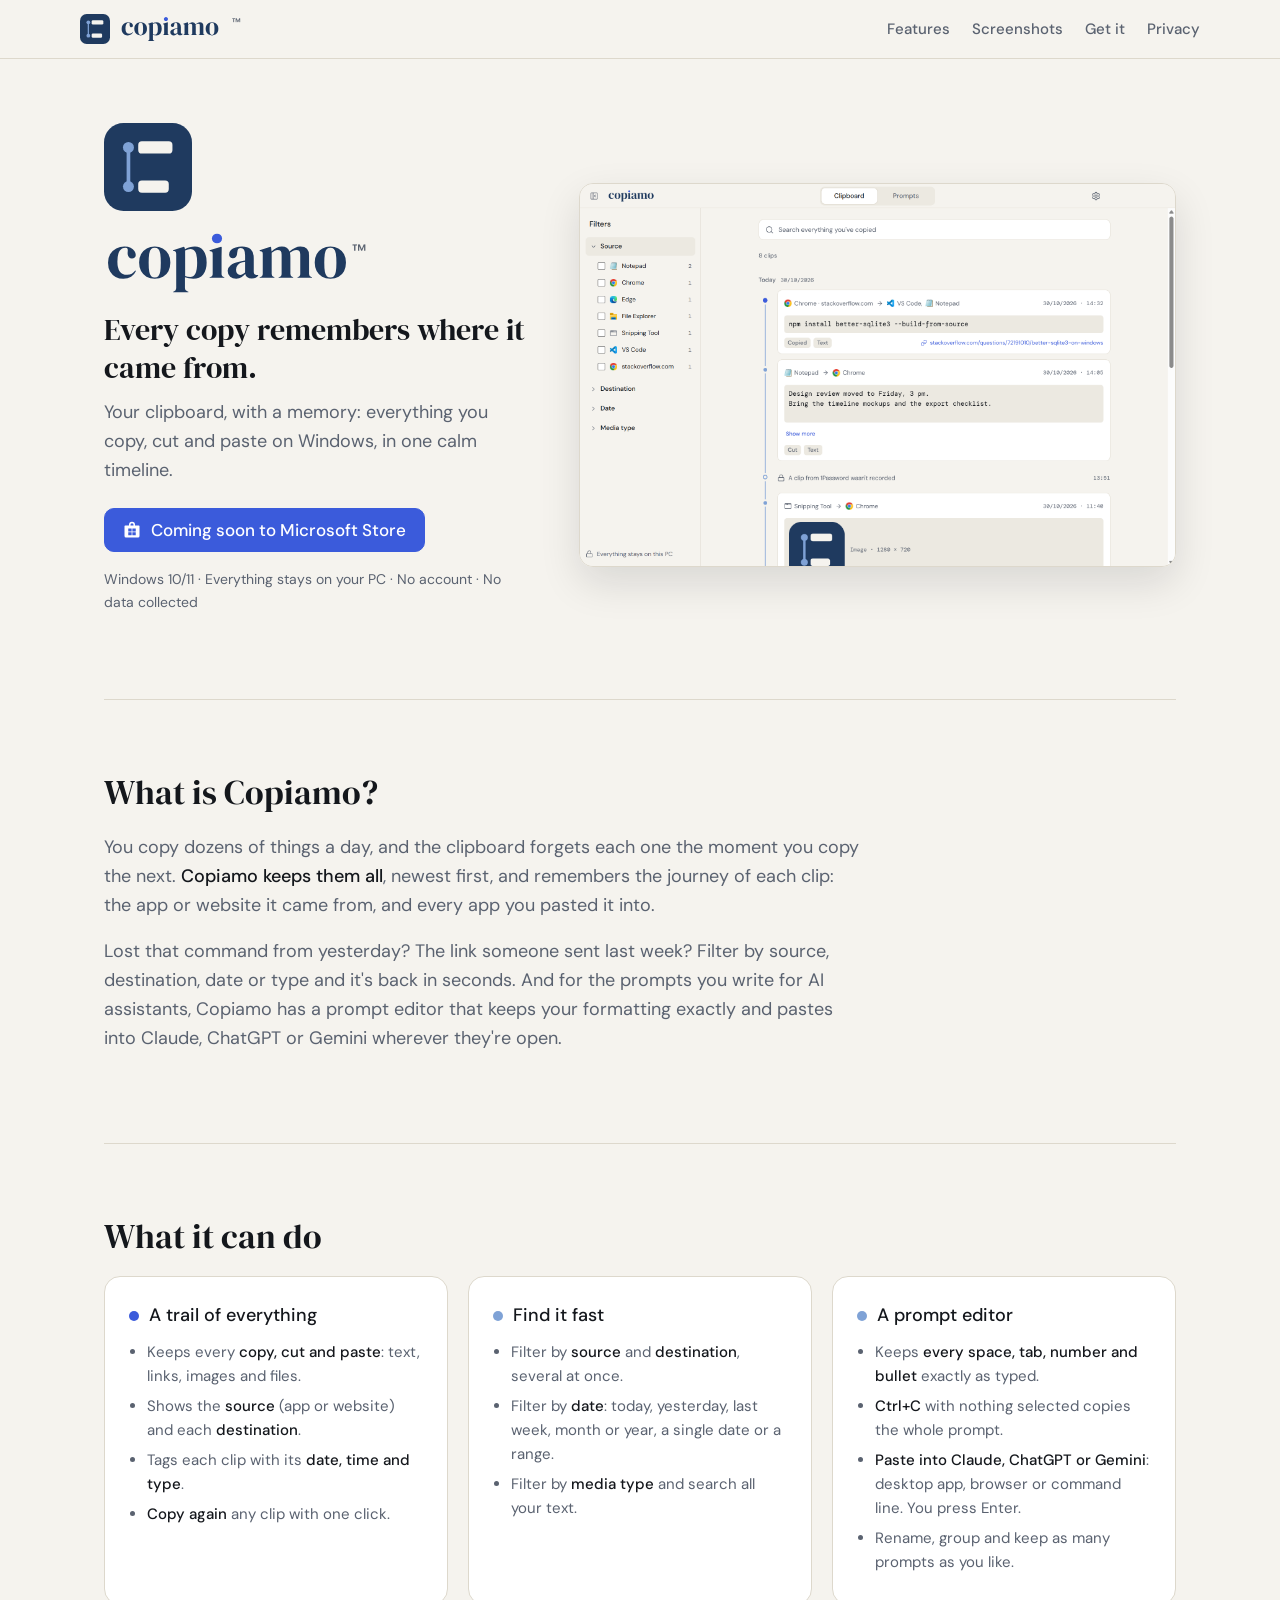
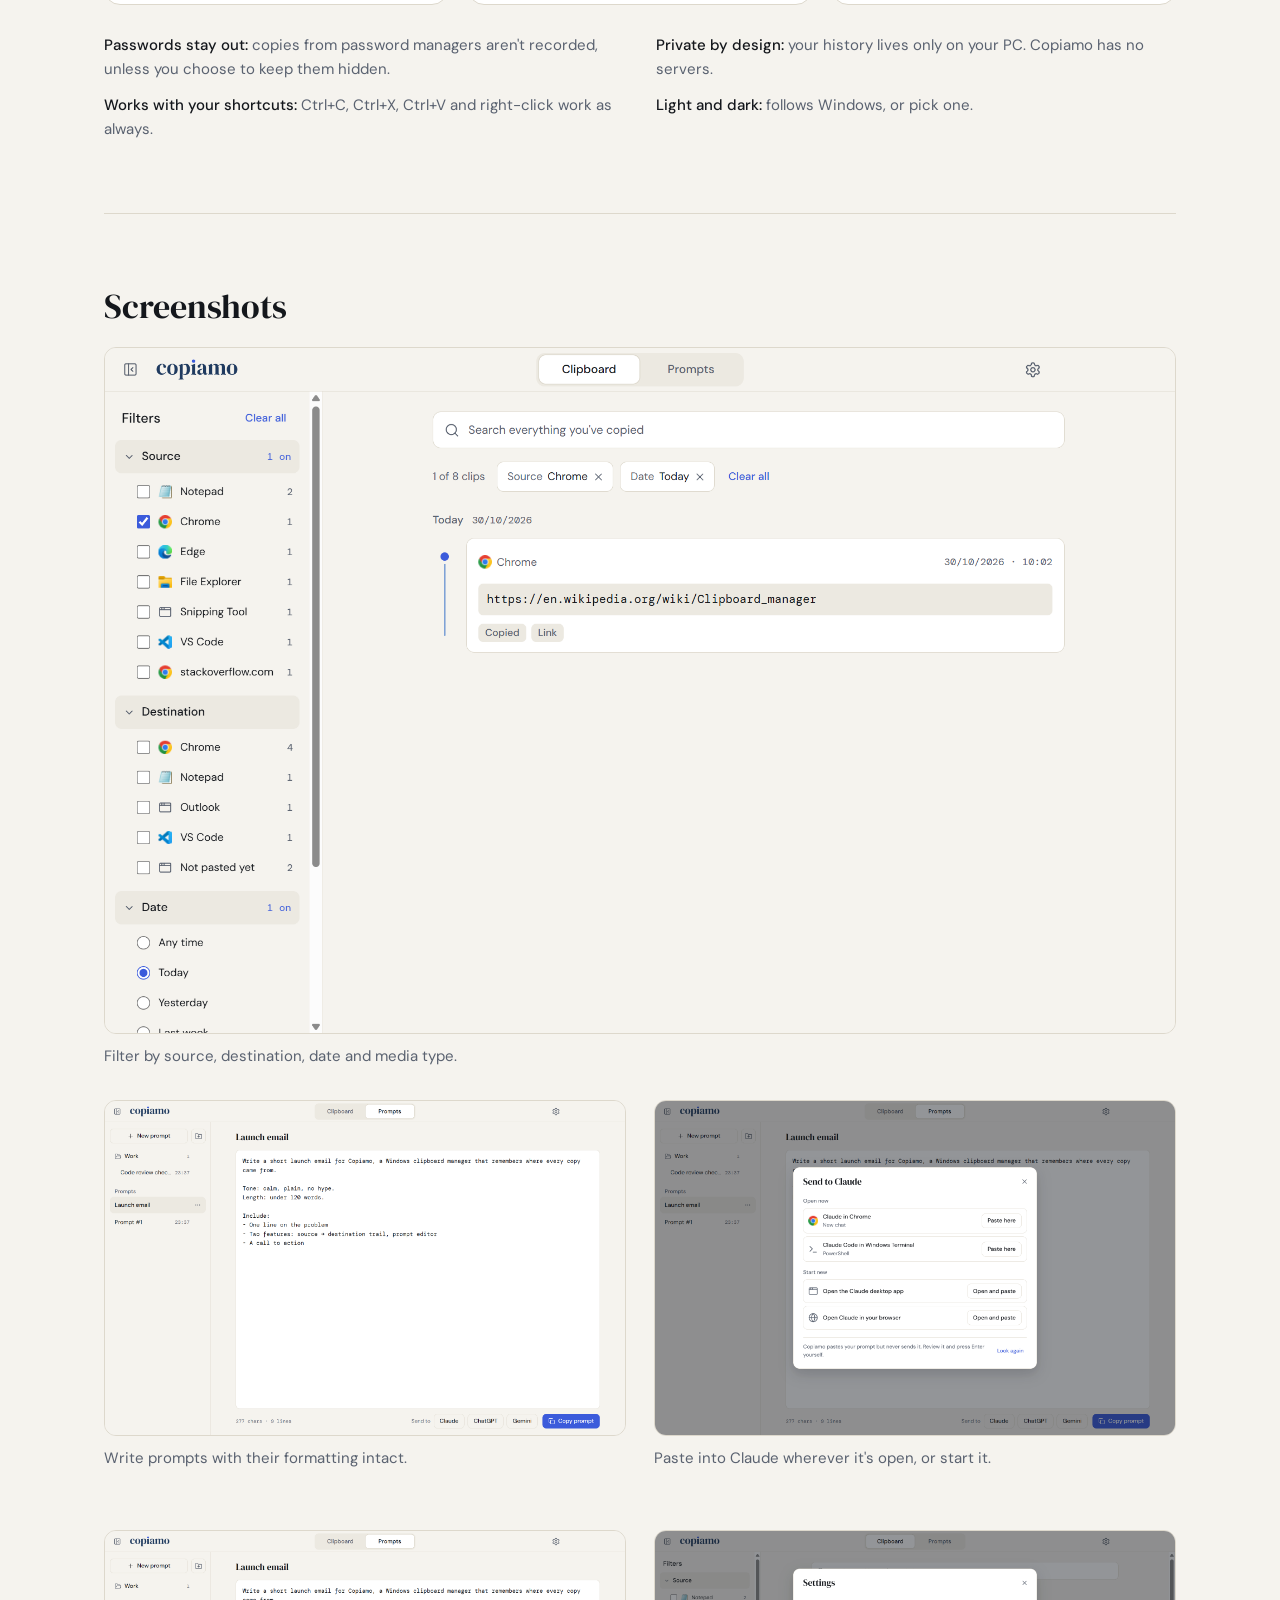
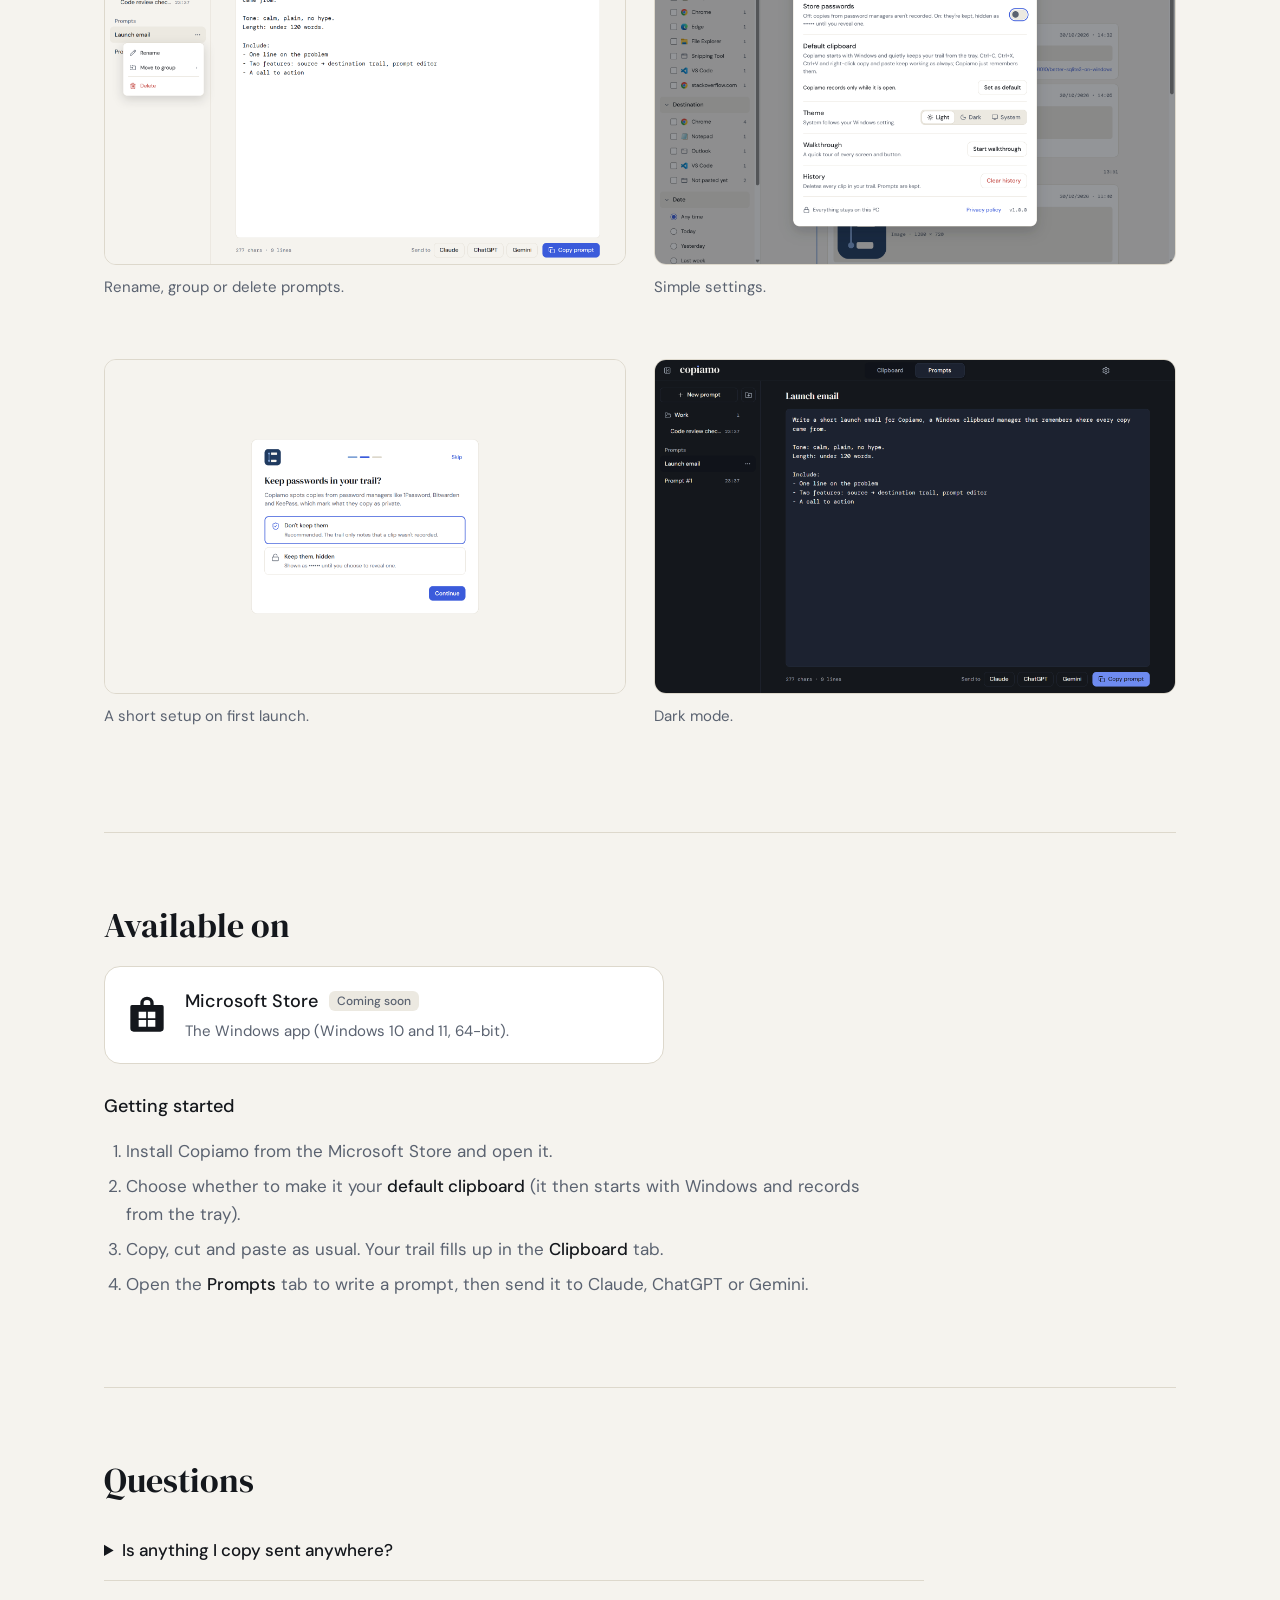
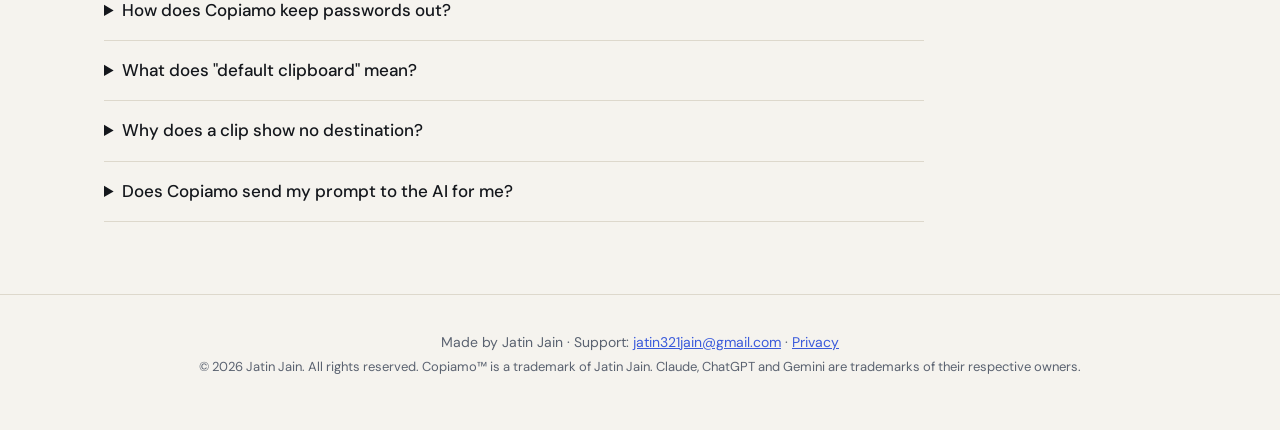
==== index.html @ db79dac3 "Copiamo website: landing page, screenshots and privacy policy Co-Authored-By: Claude Opus 5.5 <norep" ====
<!doctype html>
<html lang="en">
  <head>
    <meta charset="UTF-8" />
    <meta name="viewport" content="width=device-width, initial-scale=1" />
    <title>Copiamo™ · Your clipboard, with a memory</title>
    <meta name="description" content="Copiamo keeps everything you copy, cut and paste on Windows, with where it came from and where it went. Filter by app, website, date and type, and write prompts you can paste straight into Claude, ChatGPT or Gemini." />
    <link rel="icon" href="assets/favicon.ico" sizes="any" />
    <link rel="icon" type="image/svg+xml" href="assets/favicon.svg" />
    <link rel="apple-touch-icon" href="assets/apple-touch-icon.png" />
    <meta property="og:title" content="Copiamo™ · Your clipboard, with a memory" />
    <meta property="og:description" content="Every copy remembers where it came from. A Windows clipboard history with sources, destinations and a prompt editor." />
    <meta property="og:image" content="https://jatin-jain-123.github.io/copiamo/assets/og-image-1200x630.png" />
    <meta property="og:url" content="https://jatin-jain-123.github.io/copiamo/" />
    <meta name="twitter:card" content="summary_large_image" />
    <link rel="stylesheet" href="styles.css" />
  </head>
  <body>
    <header class="nav">
      <a class="brand" href="./"><img class="icon" src="assets/icon.svg" alt="" width="30" height="30" /><img class="wordmark only-light" src="assets/wordmark-light.svg" alt="Copiamo" /><img class="wordmark only-dark" src="assets/wordmark-dark.svg" alt="Copiamo" /><sup class="tm" title="Copiamo is a trademark of Jatin Jain">™</sup></a>
      <nav>
        <a href="#features">Features</a>
        <a href="#screenshots">Screenshots</a>
        <a href="#get">Get it</a>
        <a href="privacy.html">Privacy</a>
      </nav>
    </header>

    <main>
      <!-- Title + tagline -->
      <section class="hero">
        <div>
          <img class="hero-logo" src="assets/icon.svg" alt="Copiamo logo" width="88" height="88" />
          <h1><img class="wordmark only-light" src="assets/wordmark-light.svg" alt="Copiamo" /><img class="wordmark only-dark" src="assets/wordmark-dark.svg" alt="Copiamo" /><sup class="tm" title="Copiamo is a trademark of Jatin Jain">™</sup></h1>
          <p class="tagline">Every copy remembers where it came from.</p>
          <p class="lead">Your clipboard, with a memory: everything you copy, cut and paste on Windows, in one calm timeline.</p>
          <div class="cta">
            <span class="button primary soon" title="Copiamo is coming soon to the Microsoft Store">
              <svg width="18" height="18" viewBox="0 0 24 24" aria-hidden="true"><path fill="currentColor" d="M8 6V5a4 4 0 0 1 8 0v1h5a1 1 0 0 1 1 1v13a2 2 0 0 1-2 2H4a2 2 0 0 1-2-2V7a1 1 0 0 1 1-1zm2 0h4V5a2 2 0 0 0-4 0zM7 10v4h4.5v-4zm5.5 0v4H17v-4zM7 15v4h4.5v-4zm5.5 0v4H17v-4z"/></svg>
              Coming soon to Microsoft Store
            </span>
          </div>
          <p class="note">Windows 10/11 · Everything stays on your PC · No account · No data collected</p>
        </div>
        <img class="hero-shot only-light" src="screenshots/clipboard.png" alt="Copiamo's clipboard timeline: clips with their source and destination apps, filters in the left sidebar" />
        <img class="hero-shot only-dark" src="screenshots/clipboard-dark.png" alt="Copiamo's clipboard timeline in dark mode" />
      </section>

      <!-- Description -->
      <section class="description">
        <h2>What is Copiamo?</h2>
        <p>
          You copy dozens of things a day, and the clipboard forgets each one the moment you copy the next.
          <strong>Copiamo keeps them all</strong>, newest first, and remembers the journey of each clip: the app or
          website it came from, and every app you pasted it into.
        </p>
        <p>
          Lost that command from yesterday? The link someone sent last week? Filter by source, destination, date or
          type and it's back in seconds. And for the prompts you write for AI assistants, Copiamo has a prompt editor
          that keeps your formatting exactly and pastes into Claude, ChatGPT or Gemini wherever they're open.
        </p>
      </section>

      <!-- Features -->
      <section id="features" class="features">
        <h2>What it can do</h2>
        <div class="grid">
          <div class="card">
            <h3><span class="dot newest"></span>A trail of everything</h3>
            <ul>
              <li>Keeps every <strong>copy, cut and paste</strong>: text, links, images and files.</li>
              <li>Shows the <strong>source</strong> (app or website) and each <strong>destination</strong>.</li>
              <li>Tags each clip with its <strong>date, time and type</strong>.</li>
              <li><strong>Copy again</strong> any clip with one click.</li>
            </ul>
          </div>
          <div class="card">
            <h3><span class="dot"></span>Find it fast</h3>
            <ul>
              <li>Filter by <strong>source</strong> and <strong>destination</strong>, several at once.</li>
              <li>Filter by <strong>date</strong>: today, yesterday, last week, month or year, a single date or a range.</li>
              <li>Filter by <strong>media type</strong> and search all your text.</li>
            </ul>
          </div>
          <div class="card">
            <h3><span class="dot"></span>A prompt editor</h3>
            <ul>
              <li>Keeps <strong>every space, tab, number and bullet</strong> exactly as typed.</li>
              <li><strong>Ctrl+C</strong> with nothing selected copies the whole prompt.</li>
              <li><strong>Paste into Claude, ChatGPT or Gemini</strong>: desktop app, browser or command line. You press Enter.</li>
              <li>Rename, group and keep as many prompts as you like.</li>
            </ul>
          </div>
        </div>
        <ul class="facts">
          <li><strong>Passwords stay out:</strong> copies from password managers aren't recorded, unless you choose to keep them hidden.</li>
          <li><strong>Private by design:</strong> your history lives only on your PC. Copiamo has no servers.</li>
          <li><strong>Works with your shortcuts:</strong> Ctrl+C, Ctrl+X, Ctrl+V and right-click work as always.</li>
          <li><strong>Light and dark:</strong> follows Windows, or pick one.</li>
        </ul>
      </section>

      <!-- Screenshots -->
      <section id="screenshots" class="screenshots">
        <h2>Screenshots</h2>
        <figure>
          <img src="screenshots/clipboard-filtered.png" alt="The clipboard filtered to clips copied from Chrome today, with removable filter chips" loading="lazy" />
          <figcaption>Filter by source, destination, date and media type.</figcaption>
        </figure>
        <div class="shot-grid">
          <figure>
            <img src="screenshots/prompts.png" alt="The prompt editor with a bulleted prompt and Send to Claude, ChatGPT and Gemini buttons" loading="lazy" />
            <figcaption>Write prompts with their formatting intact.</figcaption>
          </figure>
          <figure>
            <img src="screenshots/send-to-claude.png" alt="Send to Claude dialog listing Claude open in Chrome and Claude Code in VS Code, plus ways to start a new one" loading="lazy" />
            <figcaption>Paste into Claude wherever it's open, or start it.</figcaption>
          </figure>
          <figure>
            <img src="screenshots/prompt-menu.png" alt="A prompt's menu with Rename, Move to group and Delete" loading="lazy" />
            <figcaption>Rename, group or delete prompts.</figcaption>
          </figure>
          <figure>
            <img src="screenshots/settings.png" alt="Settings with store passwords, default clipboard, theme, walkthrough and history" loading="lazy" />
            <figcaption>Simple settings.</figcaption>
          </figure>
          <figure>
            <img src="screenshots/setup-2-passwords.png" alt="First-run setup screen asking whether to keep passwords" loading="lazy" />
            <figcaption>A short setup on first launch.</figcaption>
          </figure>
          <figure>
            <img src="screenshots/prompts-dark.png" alt="The prompt editor in dark mode" loading="lazy" />
            <figcaption>Dark mode.</figcaption>
          </figure>
        </div>
      </section>

      <!-- Platforms -->
      <section id="get" class="platforms">
        <h2>Available on</h2>
        <div class="platform" title="Copiamo is coming soon to the Microsoft Store">
          <svg class="platform-icon" viewBox="0 0 24 24" aria-hidden="true"><path fill="currentColor" d="M8 6V5a4 4 0 0 1 8 0v1h5a1 1 0 0 1 1 1v13a2 2 0 0 1-2 2H4a2 2 0 0 1-2-2V7a1 1 0 0 1 1-1zm2 0h4V5a2 2 0 0 0-4 0zM7 10v4h4.5v-4zm5.5 0v4H17v-4zM7 15v4h4.5v-4zm5.5 0v4H17v-4z"/></svg>
          <div>
            <h3>Microsoft Store <span class="badge">Coming soon</span></h3>
            <p>The Windows app (Windows 10 and 11, 64-bit).</p>
          </div>
        </div>
        <h3 style="margin-top: 28px">Getting started</h3>
        <ol class="steps">
          <li>Install Copiamo from the Microsoft Store and open it.</li>
          <li>Choose whether to make it your <strong>default clipboard</strong> (it then starts with Windows and records from the tray).</li>
          <li>Copy, cut and paste as usual. Your trail fills up in the <strong>Clipboard</strong> tab.</li>
          <li>Open the <strong>Prompts</strong> tab to write a prompt, then send it to Claude, ChatGPT or Gemini.</li>
        </ol>
      </section>

      <section class="faq">
        <h2>Questions</h2>
        <details>
          <summary>Is anything I copy sent anywhere?</summary>
          <p>No. Your history is saved only on your PC, and Copiamo has no servers. See the <a href="privacy.html">privacy policy</a>.</p>
        </details>
        <details>
          <summary>How does Copiamo keep passwords out?</summary>
          <p>
            Password managers such as 1Password, Bitwarden and KeePass mark what they copy as private, and Copiamo also
            knows these apps by name. Those copies aren't recorded; the trail just notes that one wasn't. You can choose
            to keep them instead, hidden as •••••• until you reveal one. Passwords typed or copied from elsewhere look
            like any other text, so they are recorded.
          </p>
        </details>
        <details>
          <summary>What does "default clipboard" mean?</summary>
          <p>
            Windows has one clipboard that every app shares, and Copiamo never replaces it. As your default clipboard,
            Copiamo starts with Windows and keeps recording from the tray when you close its window. Windows asks you to
            confirm this once, in Settings › Apps › Startup.
          </p>
        </details>
        <details>
          <summary>Why does a clip show no destination?</summary>
          <p>
            Copiamo sees pastes made with Ctrl+V (and Shift+Insert). Windows doesn't announce pastes made from a
            right-click menu, so those can't be tracked.
          </p>
        </details>
        <details>
          <summary>Does Copiamo send my prompt to the AI for me?</summary>
          <p>It pastes your prompt into the chat box and stops there. You read it and press Enter yourself.</p>
        </details>
      </section>
    </main>

    <footer>
      <p>Made by Jatin Jain · Support: <a href="mailto:jatin321jain@gmail.com">jatin321jain@gmail.com</a> · <a href="privacy.html">Privacy</a></p>
      <p class="legal">© 2026 Jatin Jain. All rights reserved. Copiamo™ is a trademark of Jatin Jain. Claude, ChatGPT and Gemini are trademarks of their respective owners.</p>
    </footer>
  </body>
</html>
---- styles.css ----
/* Copiamo website. Colours, fonts and radii follow the Copiamo brand tokens. */
@font-face { font-family: "DM Serif Display"; src: url("assets/fonts/dm-serif-display-latin-400-normal.woff2") format("woff2"); font-weight: 400; font-display: swap; }
@font-face { font-family: "DM Sans"; src: url("assets/fonts/dm-sans-latin-400-normal.woff2") format("woff2"); font-weight: 400; font-display: swap; }
@font-face { font-family: "DM Sans"; src: url("assets/fonts/dm-sans-latin-500-normal.woff2") format("woff2"); font-weight: 500; font-display: swap; }
@font-face { font-family: "DM Mono"; src: url("assets/fonts/dm-mono-latin-400-normal.woff2") format("woff2"); font-weight: 400; font-display: swap; }

:root {
  --bg: #F5F3EE; --surface: #FFFFFF; --sunken: #ECE9E1; --brand: #1F3A5F; --on-brand: #F5F3EE;
  --accent: #3B5BDB; --on-accent: #FFFFFF; --trail: #7FA2D6; --text: #14171C; --text-2: #5A6270; --border: #DDD8CC;
  --display: "DM Serif Display", Georgia, serif;
  --ui: "DM Sans", "Segoe UI", system-ui, sans-serif;
  --mono: "DM Mono", "Cascadia Mono", Consolas, monospace;
  --radius: 10px;
}
@media (prefers-color-scheme: dark) {
  :root {
    --bg: #14171C; --surface: #1C2230; --sunken: #10131A; --accent: #6E8BF0; --on-accent: #10131A;
    --text: #F5F3EE; --text-2: #A3ABB8; --border: #2A3242;
  }
}
.only-dark { display: none !important; }
@media (prefers-color-scheme: dark) {
  .only-light { display: none !important; }
  .only-dark { display: inline-block !important; }
  img.only-dark.hero-shot { display: block !important; }
}

* { box-sizing: border-box; }
html { scroll-behavior: smooth; }
body { margin: 0; background: var(--bg); color: var(--text); font: 400 17px/1.6 var(--ui); -webkit-font-smoothing: antialiased; }
a { color: var(--accent); }
img { max-width: 100%; }
h1, h2, h3 { font-weight: 400; margin: 0; }
h2 { font-family: var(--display); font-size: 34px; line-height: 1.2; margin-bottom: 20px; }
h3 { font-size: 18px; font-weight: 500; }
sup.tm { font-family: var(--ui); font-size: 0.4em; font-weight: 500; vertical-align: super; margin-left: 2px; color: var(--text-2); }

.nav { position: sticky; top: 0; z-index: 10; display: flex; align-items: center; justify-content: space-between; gap: 16px; padding: 14px max(24px, calc((100% - 1120px) / 2)); background: var(--bg); border-bottom: 1px solid var(--border); }
.brand { display: flex; align-items: center; gap: 10px; text-decoration: none; color: var(--text); }
.brand .icon { width: 30px; height: 30px; }
.brand .wordmark { height: 26px; width: auto; }
.brand sup.tm { font-size: 11px; align-self: flex-start; }
.nav nav { display: flex; gap: 22px; flex-wrap: wrap; }
.nav nav a { color: var(--text-2); text-decoration: none; font-size: 15px; font-weight: 500; }
.nav nav a:hover { color: var(--text); }

main { max-width: 1120px; margin: 0 auto; padding: 0 24px; }
section { padding: 72px 0; border-bottom: 1px solid var(--border); }
section:last-child { border-bottom: 0; }

.hero { display: grid; grid-template-columns: minmax(0, 5fr) minmax(0, 7fr); gap: 48px; align-items: center; padding-top: 64px; }
.hero-logo { width: 88px; height: 88px; display: block; margin-bottom: 20px; }
.hero h1 { display: flex; align-items: flex-start; }
.hero h1 .wordmark { height: 64px; width: auto; }
.hero h1 sup.tm { font-size: 18px; margin-top: 6px; }
.tagline { font-family: var(--display); font-size: 30px; line-height: 1.25; margin: 16px 0 12px; }
.lead { color: var(--text-2); font-size: 18px; margin: 0 0 24px; }
.cta { display: flex; gap: 12px; flex-wrap: wrap; }
.button { display: inline-flex; align-items: center; gap: 10px; height: 44px; padding: 0 18px; border-radius: var(--radius); font-weight: 500; text-decoration: none; border: 1px solid var(--border); color: var(--text); }
.button.primary { background: var(--accent); border-color: var(--accent); color: var(--on-accent); }
.button.soon { cursor: default; }
.note { color: var(--text-2); font-size: 14px; margin-top: 16px; }
.hero-shot { width: 100%; border-radius: 14px; border: 1px solid var(--border); box-shadow: 0 16px 40px rgba(16, 19, 26, 0.12); display: block; }

.description p { max-width: 760px; color: var(--text-2); font-size: 18px; }
.description p strong { color: var(--text); font-weight: 500; }

.grid { display: grid; grid-template-columns: repeat(3, minmax(0, 1fr)); gap: 20px; }
.card { background: var(--surface); border: 1px solid var(--border); border-radius: 16px; padding: 24px; }
.card h3 { margin-bottom: 10px; display: flex; align-items: center; gap: 10px; }
.card h3 .dot { width: 10px; height: 10px; border-radius: 50%; background: var(--trail); flex: none; }
.card h3 .dot.newest { background: var(--accent); }
.card ul { margin: 0; padding-left: 18px; color: var(--text-2); font-size: 15px; }
.card li { margin: 6px 0; }
.card li strong { color: var(--text); font-weight: 500; }
.facts { list-style: none; padding: 0; margin: 28px 0 0; display: grid; grid-template-columns: repeat(2, minmax(0, 1fr)); gap: 12px 32px; color: var(--text-2); font-size: 15px; }
.facts strong { color: var(--text); font-weight: 500; }
code, .mono { font-family: var(--mono); font-size: 0.9em; background: var(--sunken); padding: 1px 6px; border-radius: 6px; }

.screenshots figure { margin: 0 0 32px; }
.screenshots img { border-radius: 12px; border: 1px solid var(--border); display: block; width: 100%; }
.screenshots figcaption { color: var(--text-2); font-size: 15px; margin-top: 10px; }
.shot-grid { display: grid; grid-template-columns: repeat(2, minmax(0, 1fr)); gap: 28px; }

.platform { display: flex; align-items: center; gap: 18px; padding: 20px 22px; border: 1px solid var(--border); border-radius: 16px; background: var(--surface); max-width: 560px; color: var(--text); text-decoration: none; }
.platform-icon { width: 40px; height: 40px; flex: none; color: var(--text); }
.platform p { margin: 4px 0 0; color: var(--text-2); font-size: 15px; }
.badge { font-size: 12px; font-weight: 500; padding: 2px 8px; border-radius: 6px; background: var(--sunken); color: var(--text-2); margin-left: 6px; vertical-align: middle; }
.steps { color: var(--text-2); padding-left: 22px; max-width: 760px; }
.steps li { margin: 8px 0; }
.steps strong { color: var(--text); font-weight: 500; }

.faq details { border-bottom: 1px solid var(--border); padding: 16px 0; max-width: 820px; }
.faq summary { cursor: pointer; font-weight: 500; }
.faq details p { color: var(--text-2); margin: 10px 0 0; }

.page { max-width: 780px; }
.page h1 { font-family: var(--display); font-size: 44px; margin-bottom: 8px; }
.page h2 { font-size: 26px; margin: 36px 0 12px; }
.page p, .page li { color: var(--text-2); }
.page strong { color: var(--text); font-weight: 500; }
.page ul { padding-left: 20px; }
.page li { margin: 6px 0; }
.page table { border-collapse: collapse; width: 100%; font-size: 15px; margin: 8px 0; }
.page th, .page td { text-align: left; padding: 10px 12px; border-bottom: 1px solid var(--border); vertical-align: top; color: var(--text-2); }
.page th { color: var(--text); font-weight: 500; }

footer { border-top: 1px solid var(--border); padding: 32px 24px 48px; text-align: center; color: var(--text-2); font-size: 14px; }
footer p { margin: 4px 0; }
.legal { font-size: 13px; }

@media (max-width: 900px) {
  .hero { grid-template-columns: 1fr; }
  .grid, .shot-grid, .facts { grid-template-columns: 1fr; }
  .nav nav { gap: 14px; }
  .tagline { font-size: 26px; }
}
@media (max-width: 560px) {
  .nav nav { display: none; }
  section { padding: 48px 0; }
}
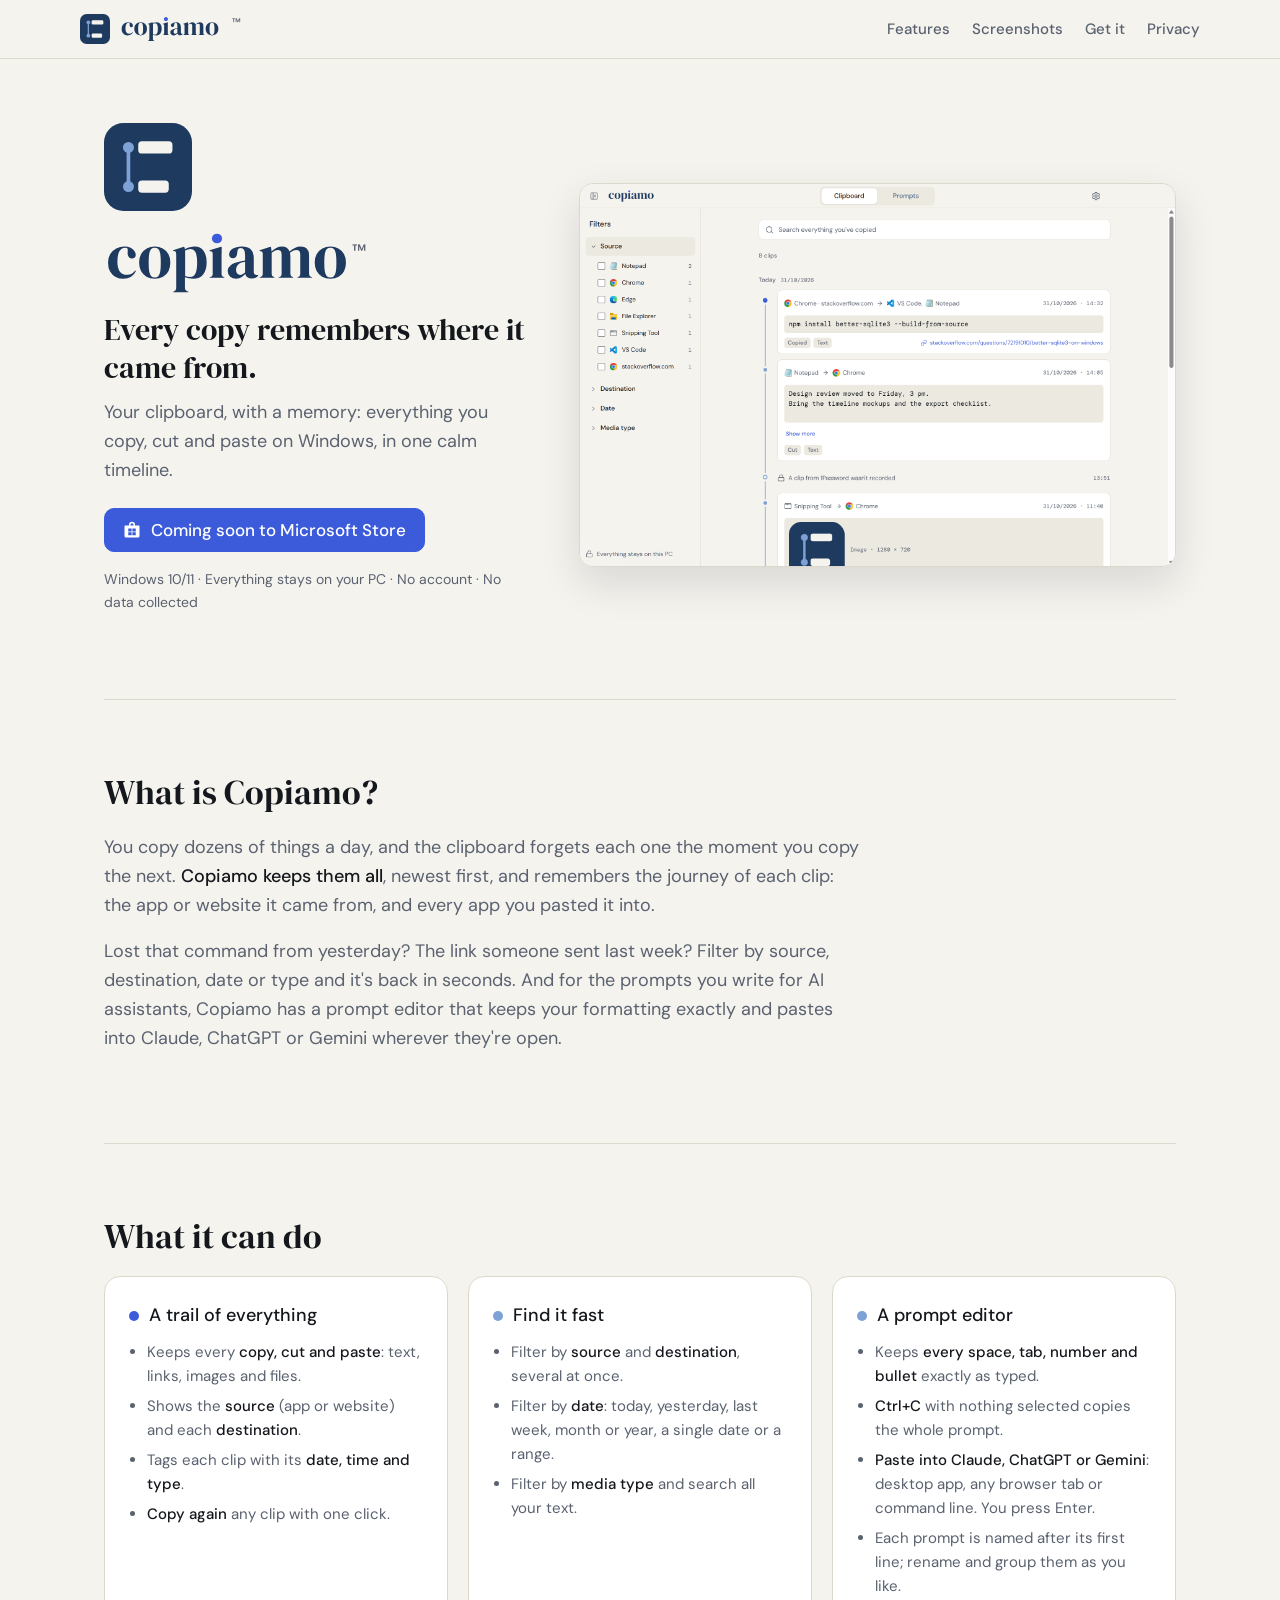
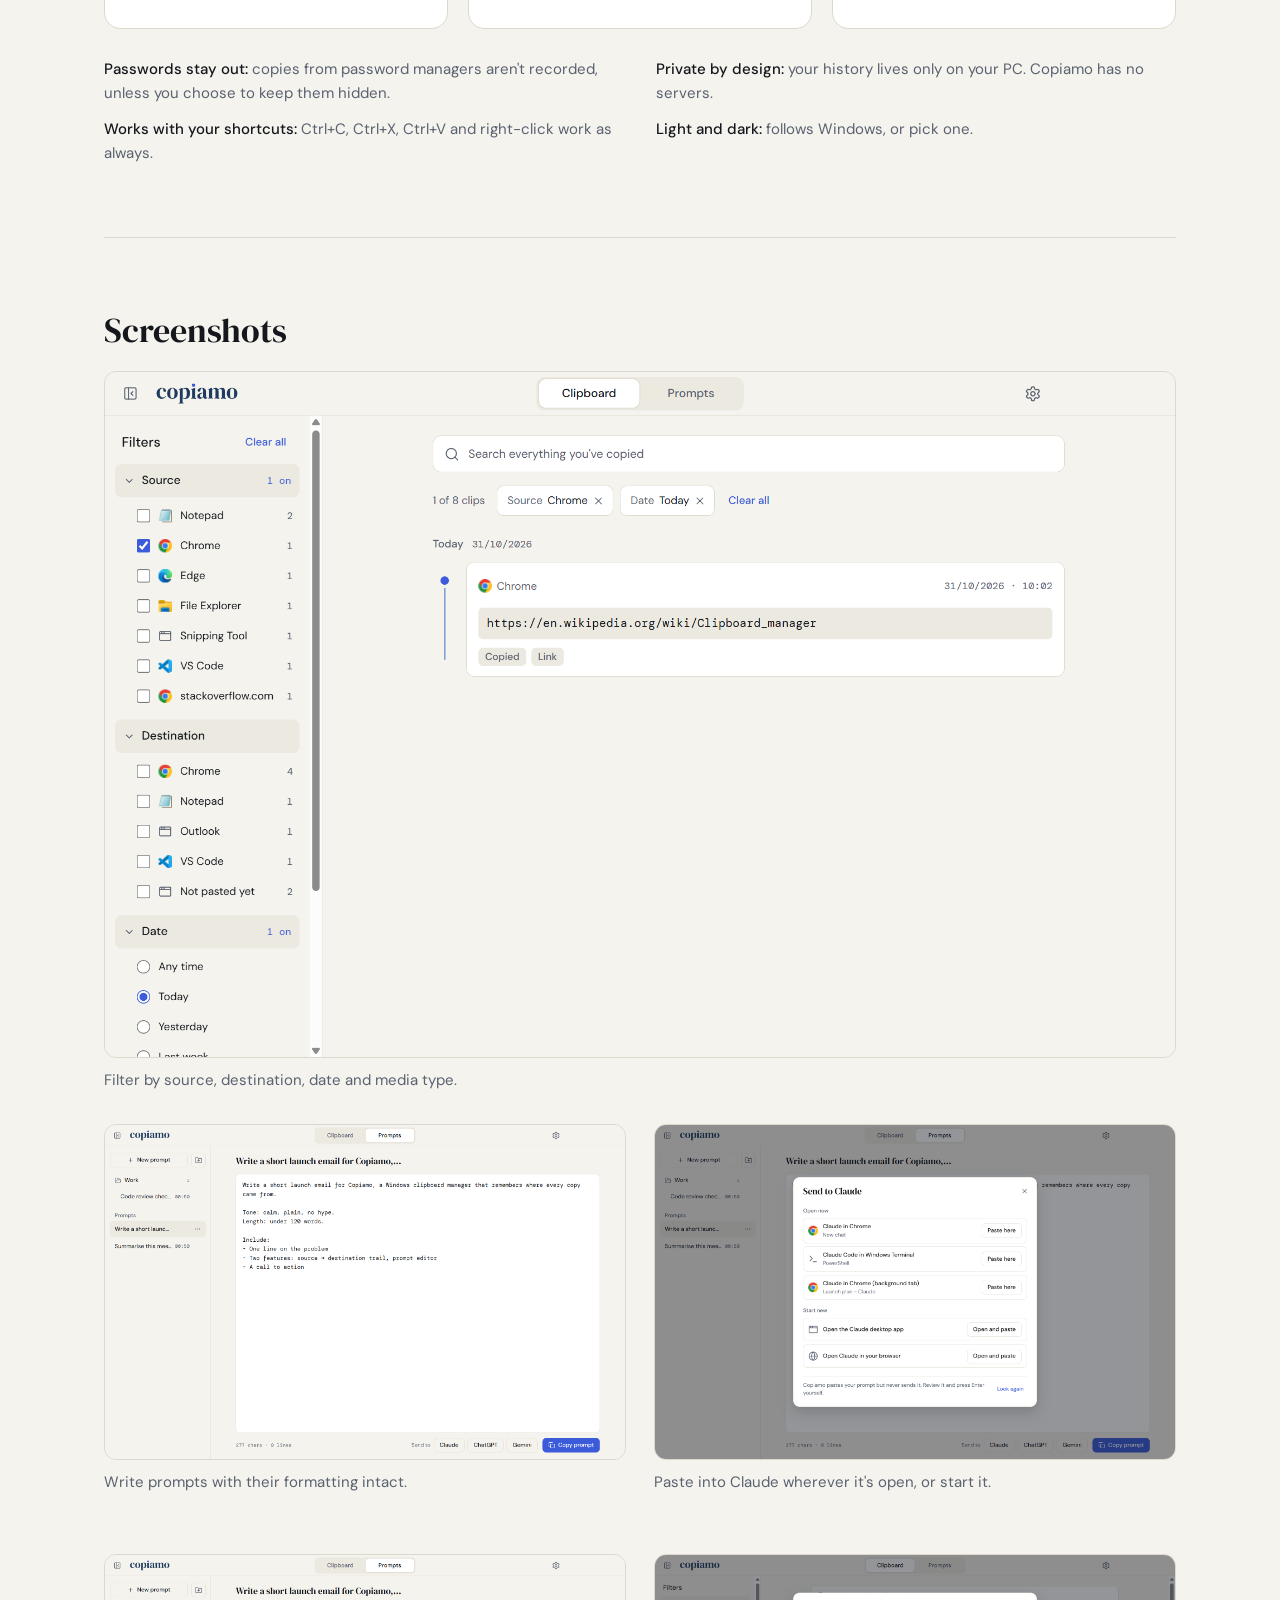
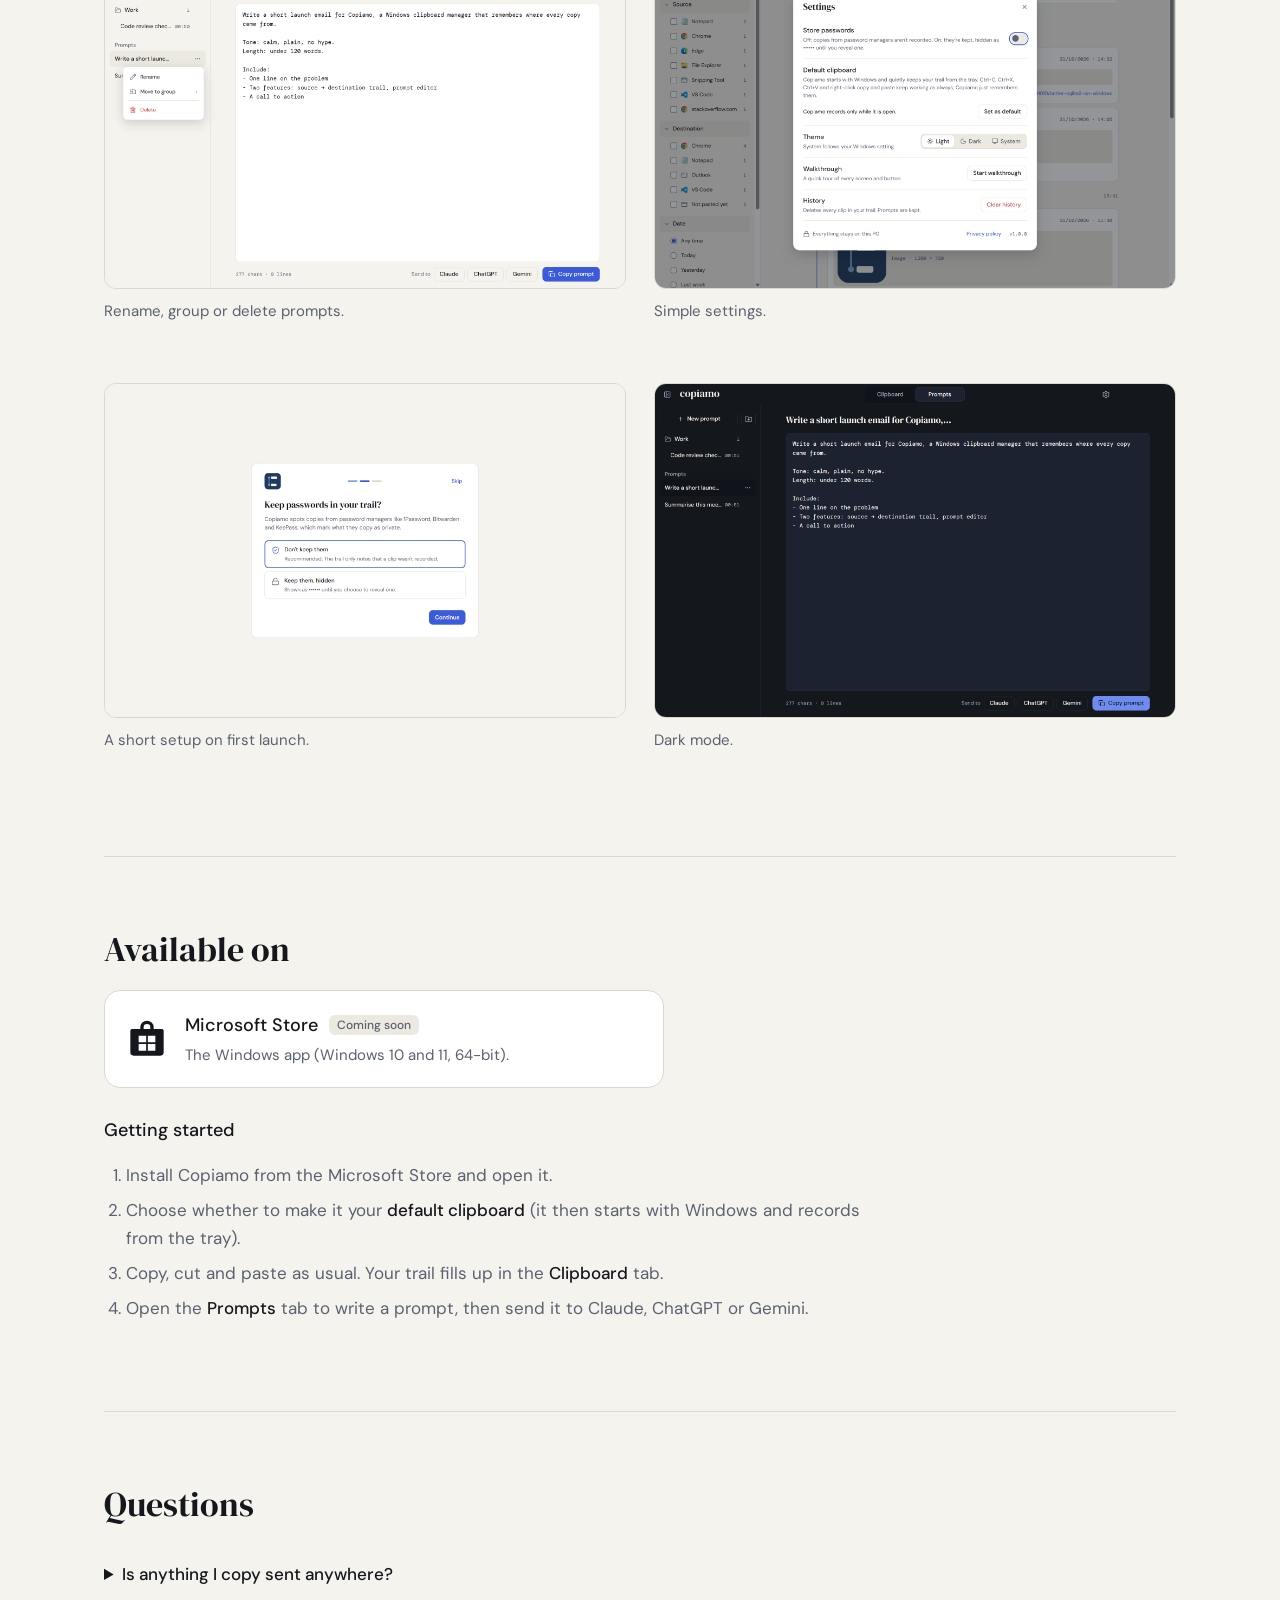
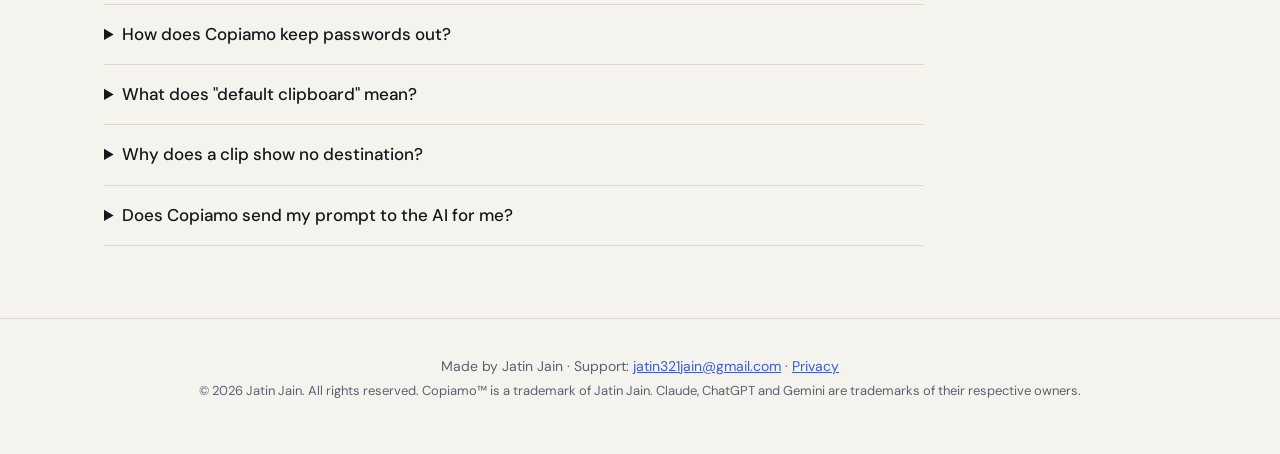
==== commit 4fcaa1d8: "Prompts named after their first line; background browser tabs; fresh screenshots Co-Authored-By: Cla" ====
--- a/index.html
+++ b/index.html
@@ -87,8 +87,8 @@
             <ul>
               <li>Keeps <strong>every space, tab, number and bullet</strong> exactly as typed.</li>
               <li><strong>Ctrl+C</strong> with nothing selected copies the whole prompt.</li>
-              <li><strong>Paste into Claude, ChatGPT or Gemini</strong>: desktop app, browser or command line. You press Enter.</li>
-              <li>Rename, group and keep as many prompts as you like.</li>
+              <li><strong>Paste into Claude, ChatGPT or Gemini</strong>: desktop app, any browser tab or command line. You press Enter.</li>
+              <li>Each prompt is named after its first line; rename and group them as you like.</li>
             </ul>
           </div>
         </div>
@@ -186,7 +186,7 @@
         </details>
         <details>
           <summary>Does Copiamo send my prompt to the AI for me?</summary>
-          <p>It pastes your prompt into the chat box and stops there. You read it and press Enter yourself.</p>
+          <p>It pastes your prompt into the chat box and stops there. You read it and press Enter yourself. It can find the assistant in its desktop app, in any browser tab (even one in the background) or running in a terminal.</p>
         </details>
       </section>
     </main>
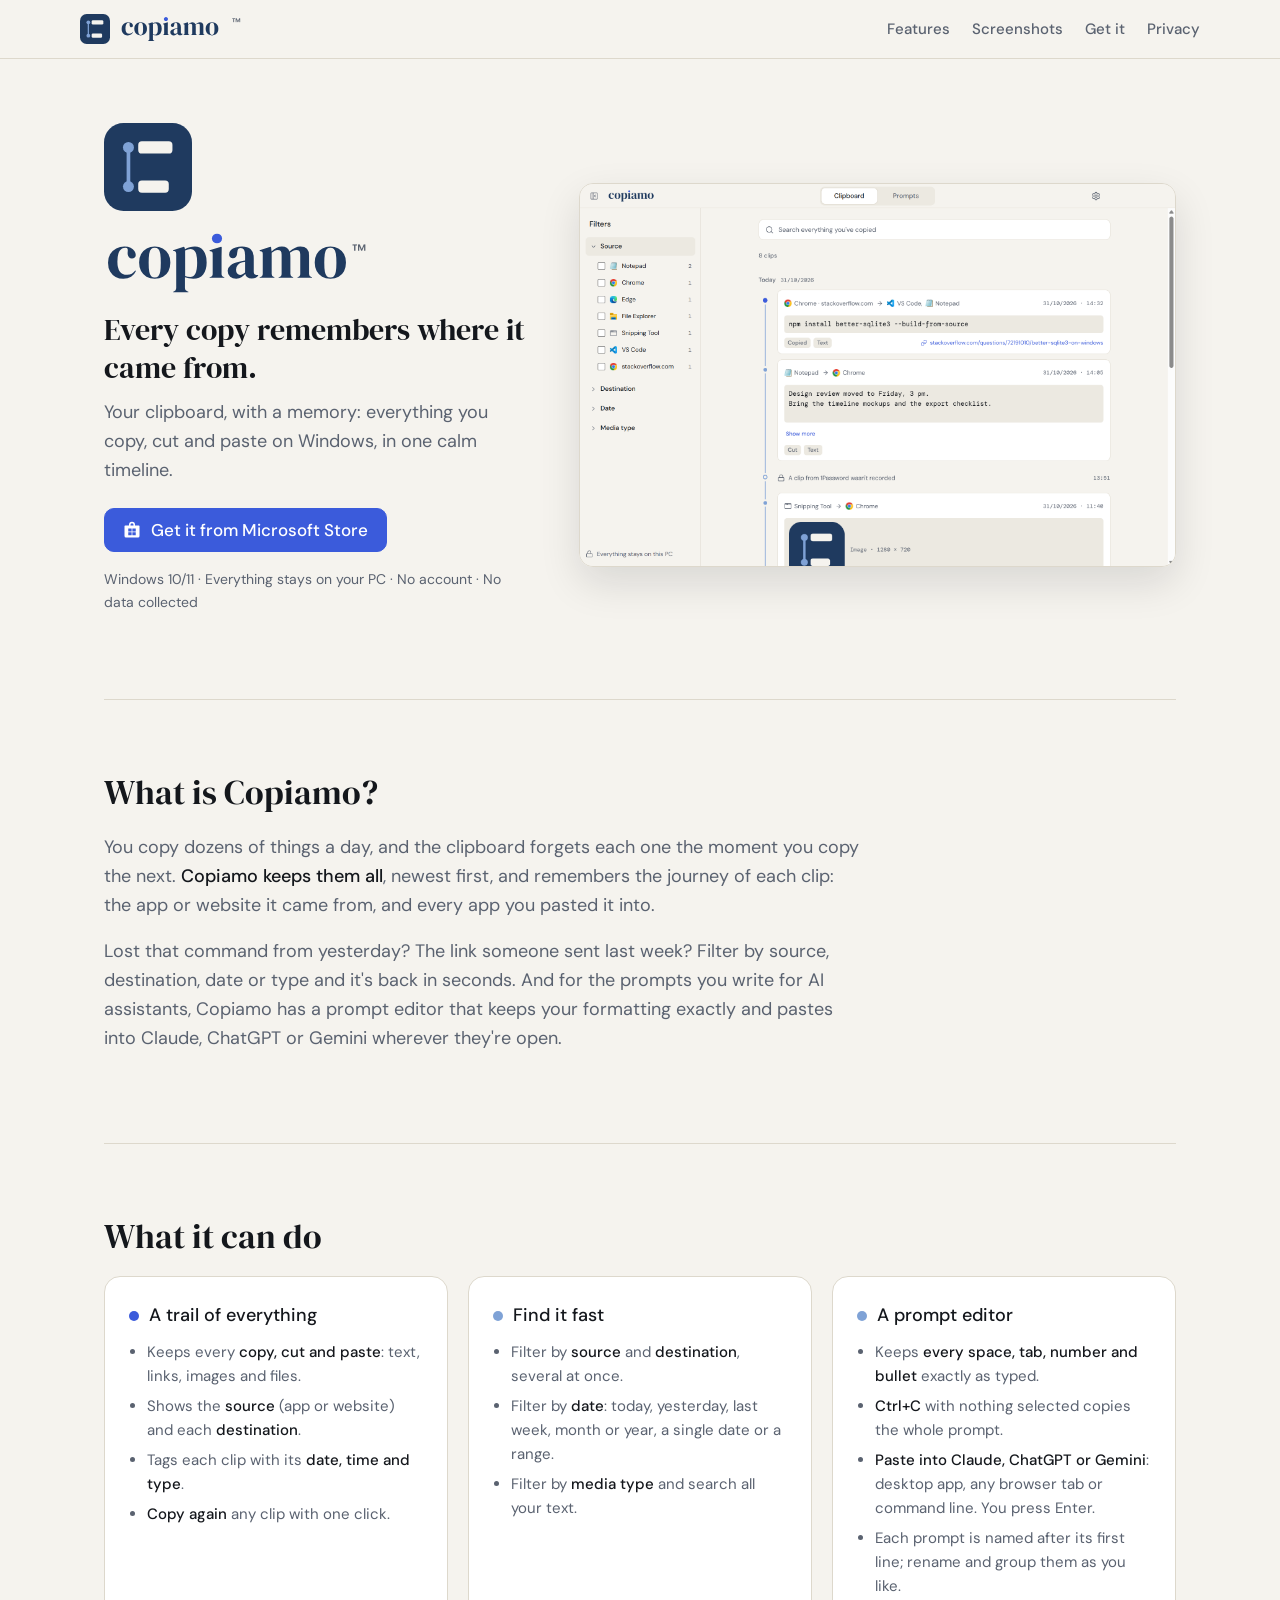
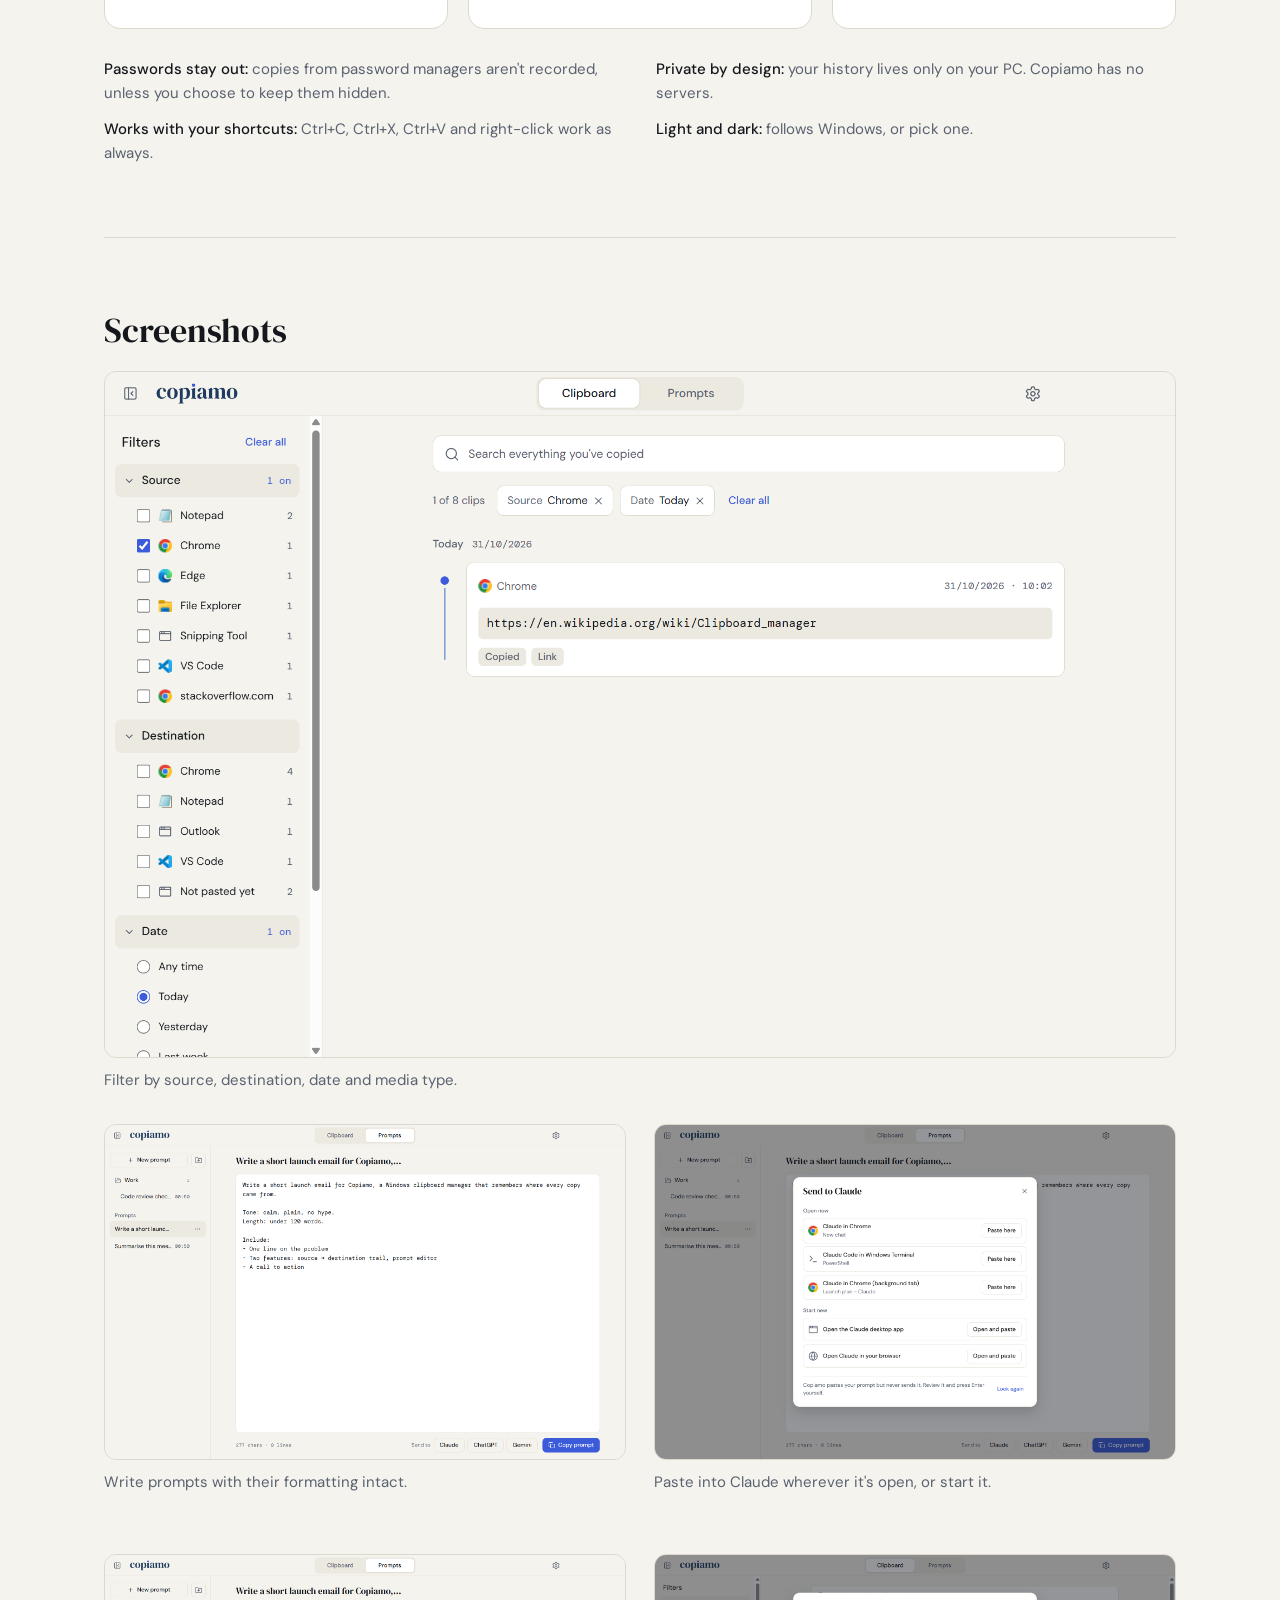
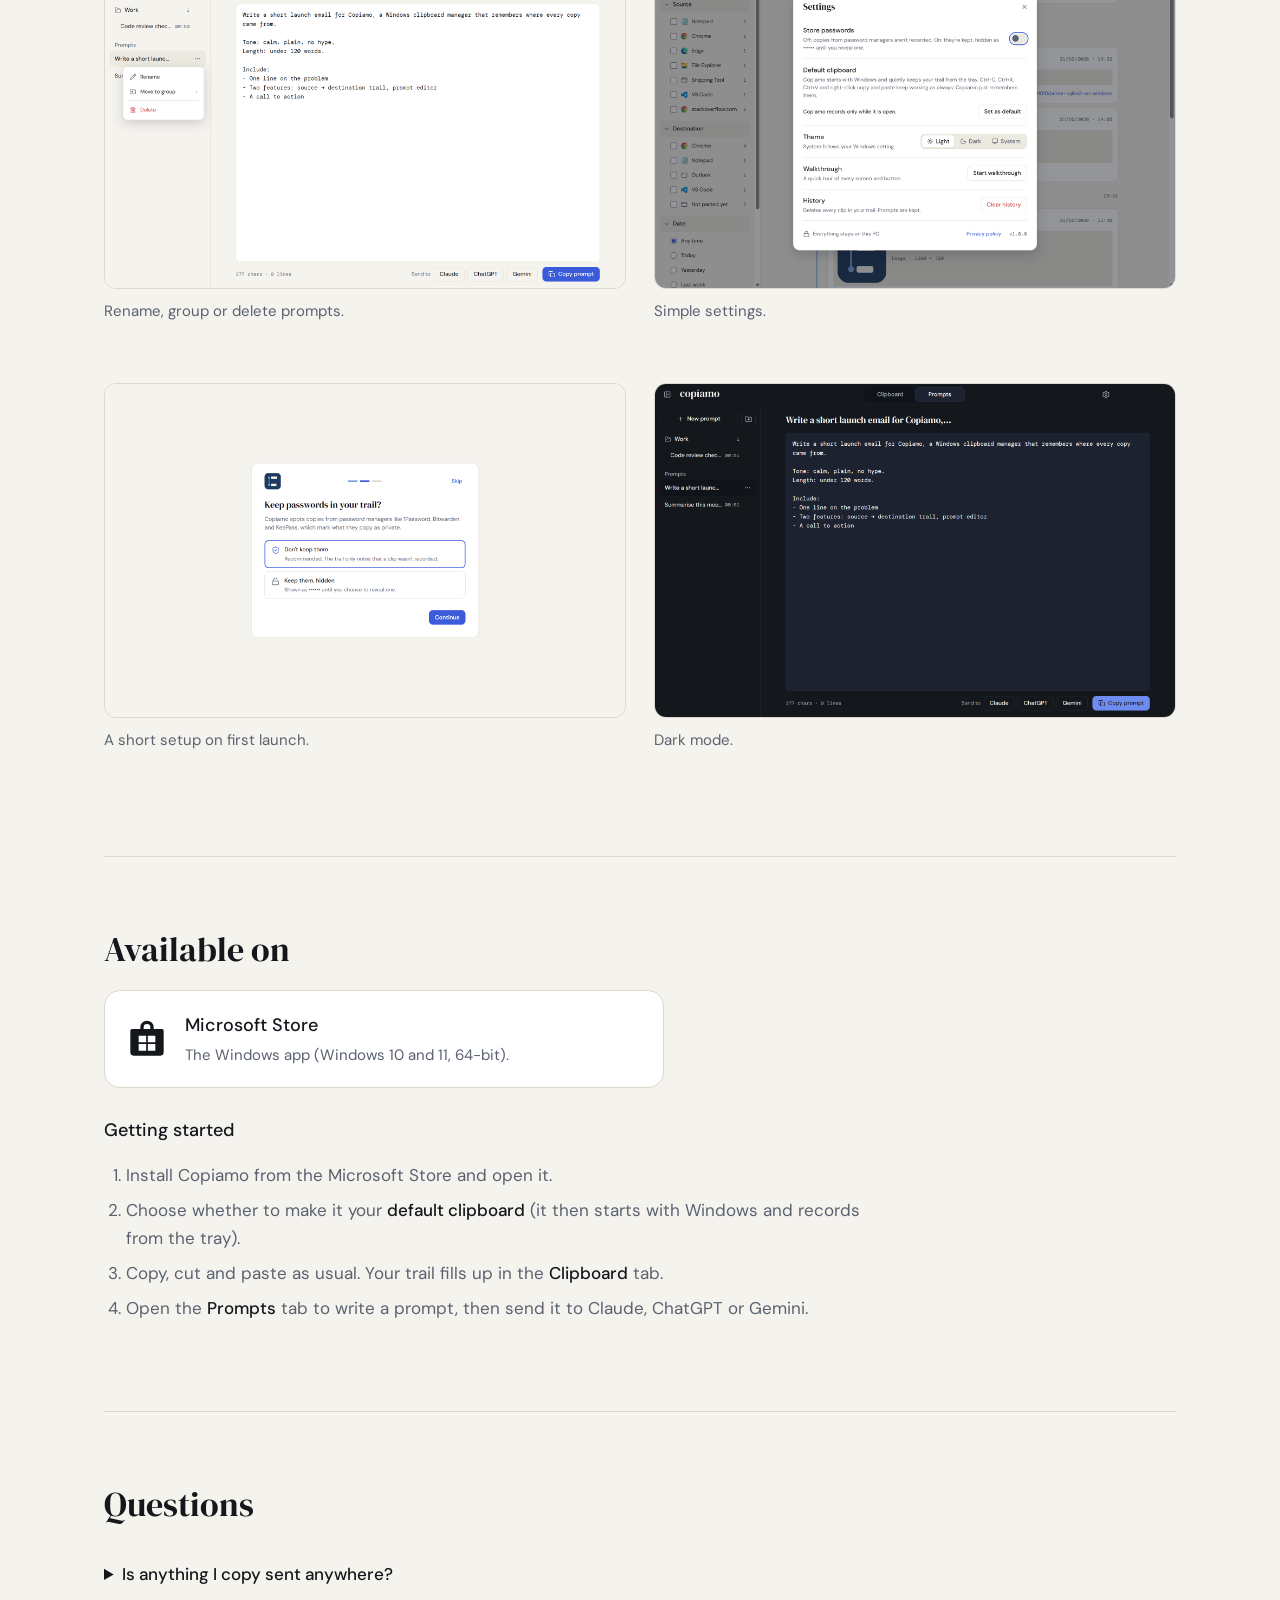
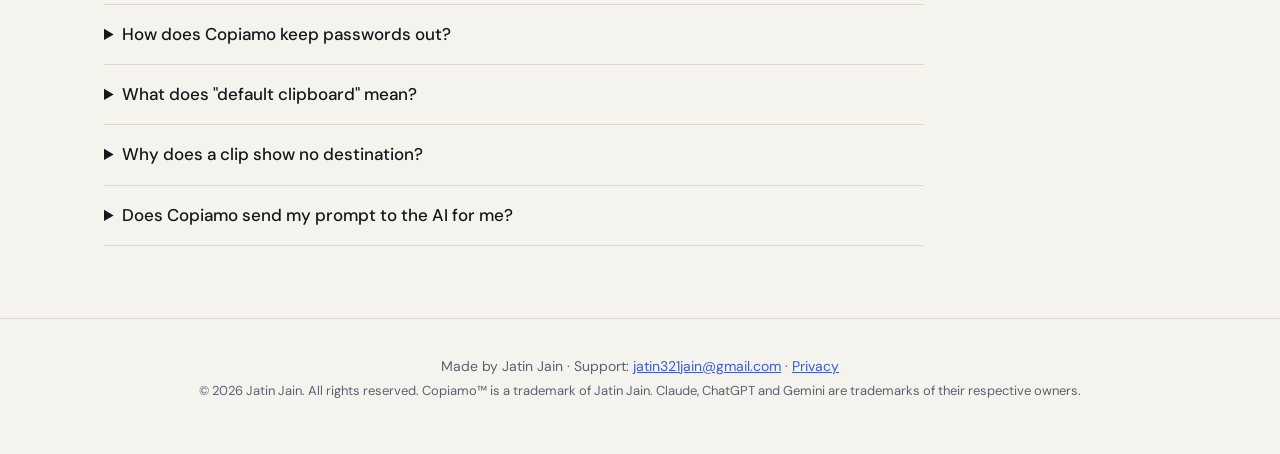
==== commit 1397851e: "Link the live Microsoft Store listing Co-Authored-By: Claude Opus 5.5 <noreply@anthropic.com>" ====
--- a/index.html
+++ b/index.html
@@ -35,10 +35,10 @@
           <p class="tagline">Every copy remembers where it came from.</p>
           <p class="lead">Your clipboard, with a memory: everything you copy, cut and paste on Windows, in one calm timeline.</p>
           <div class="cta">
-            <span class="button primary soon" title="Copiamo is coming soon to the Microsoft Store">
+            <a class="button primary" href="https://apps.microsoft.com/detail/9PGR85X4F3GB" target="_blank" rel="noopener" title="Get Copiamo from the Microsoft Store">
               <svg width="18" height="18" viewBox="0 0 24 24" aria-hidden="true"><path fill="currentColor" d="M8 6V5a4 4 0 0 1 8 0v1h5a1 1 0 0 1 1 1v13a2 2 0 0 1-2 2H4a2 2 0 0 1-2-2V7a1 1 0 0 1 1-1zm2 0h4V5a2 2 0 0 0-4 0zM7 10v4h4.5v-4zm5.5 0v4H17v-4zM7 15v4h4.5v-4zm5.5 0v4H17v-4z"/></svg>
-              Coming soon to Microsoft Store
-            </span>
+              Get it from Microsoft Store
+            </a>
           </div>
           <p class="note">Windows 10/11 · Everything stays on your PC · No account · No data collected</p>
         </div>
@@ -138,13 +138,13 @@
       <!-- Platforms -->
       <section id="get" class="platforms">
         <h2>Available on</h2>
-        <div class="platform" title="Copiamo is coming soon to the Microsoft Store">
+        <a class="platform" href="https://apps.microsoft.com/detail/9PGR85X4F3GB" target="_blank" rel="noopener" title="Get Copiamo from the Microsoft Store">
           <svg class="platform-icon" viewBox="0 0 24 24" aria-hidden="true"><path fill="currentColor" d="M8 6V5a4 4 0 0 1 8 0v1h5a1 1 0 0 1 1 1v13a2 2 0 0 1-2 2H4a2 2 0 0 1-2-2V7a1 1 0 0 1 1-1zm2 0h4V5a2 2 0 0 0-4 0zM7 10v4h4.5v-4zm5.5 0v4H17v-4zM7 15v4h4.5v-4zm5.5 0v4H17v-4z"/></svg>
           <div>
-            <h3>Microsoft Store <span class="badge">Coming soon</span></h3>
+            <h3>Microsoft Store</h3>
             <p>The Windows app (Windows 10 and 11, 64-bit).</p>
           </div>
-        </div>
+        </a>
         <h3 style="margin-top: 28px">Getting started</h3>
         <ol class="steps">
           <li>Install Copiamo from the Microsoft Store and open it.</li>
--- a/styles.css
+++ b/styles.css
@@ -58,7 +58,6 @@
 .cta { display: flex; gap: 12px; flex-wrap: wrap; }
 .button { display: inline-flex; align-items: center; gap: 10px; height: 44px; padding: 0 18px; border-radius: var(--radius); font-weight: 500; text-decoration: none; border: 1px solid var(--border); color: var(--text); }
 .button.primary { background: var(--accent); border-color: var(--accent); color: var(--on-accent); }
-.button.soon { cursor: default; }
 .note { color: var(--text-2); font-size: 14px; margin-top: 16px; }
 .hero-shot { width: 100%; border-radius: 14px; border: 1px solid var(--border); box-shadow: 0 16px 40px rgba(16, 19, 26, 0.12); display: block; }
 
@@ -84,6 +83,7 @@
 
 .platform { display: flex; align-items: center; gap: 18px; padding: 20px 22px; border: 1px solid var(--border); border-radius: 16px; background: var(--surface); max-width: 560px; color: var(--text); text-decoration: none; }
 .platform-icon { width: 40px; height: 40px; flex: none; color: var(--text); }
+a.platform:hover { border-color: var(--accent); }
 .platform p { margin: 4px 0 0; color: var(--text-2); font-size: 15px; }
 .badge { font-size: 12px; font-weight: 500; padding: 2px 8px; border-radius: 6px; background: var(--sunken); color: var(--text-2); margin-left: 6px; vertical-align: middle; }
 .steps { color: var(--text-2); padding-left: 22px; max-width: 760px; }
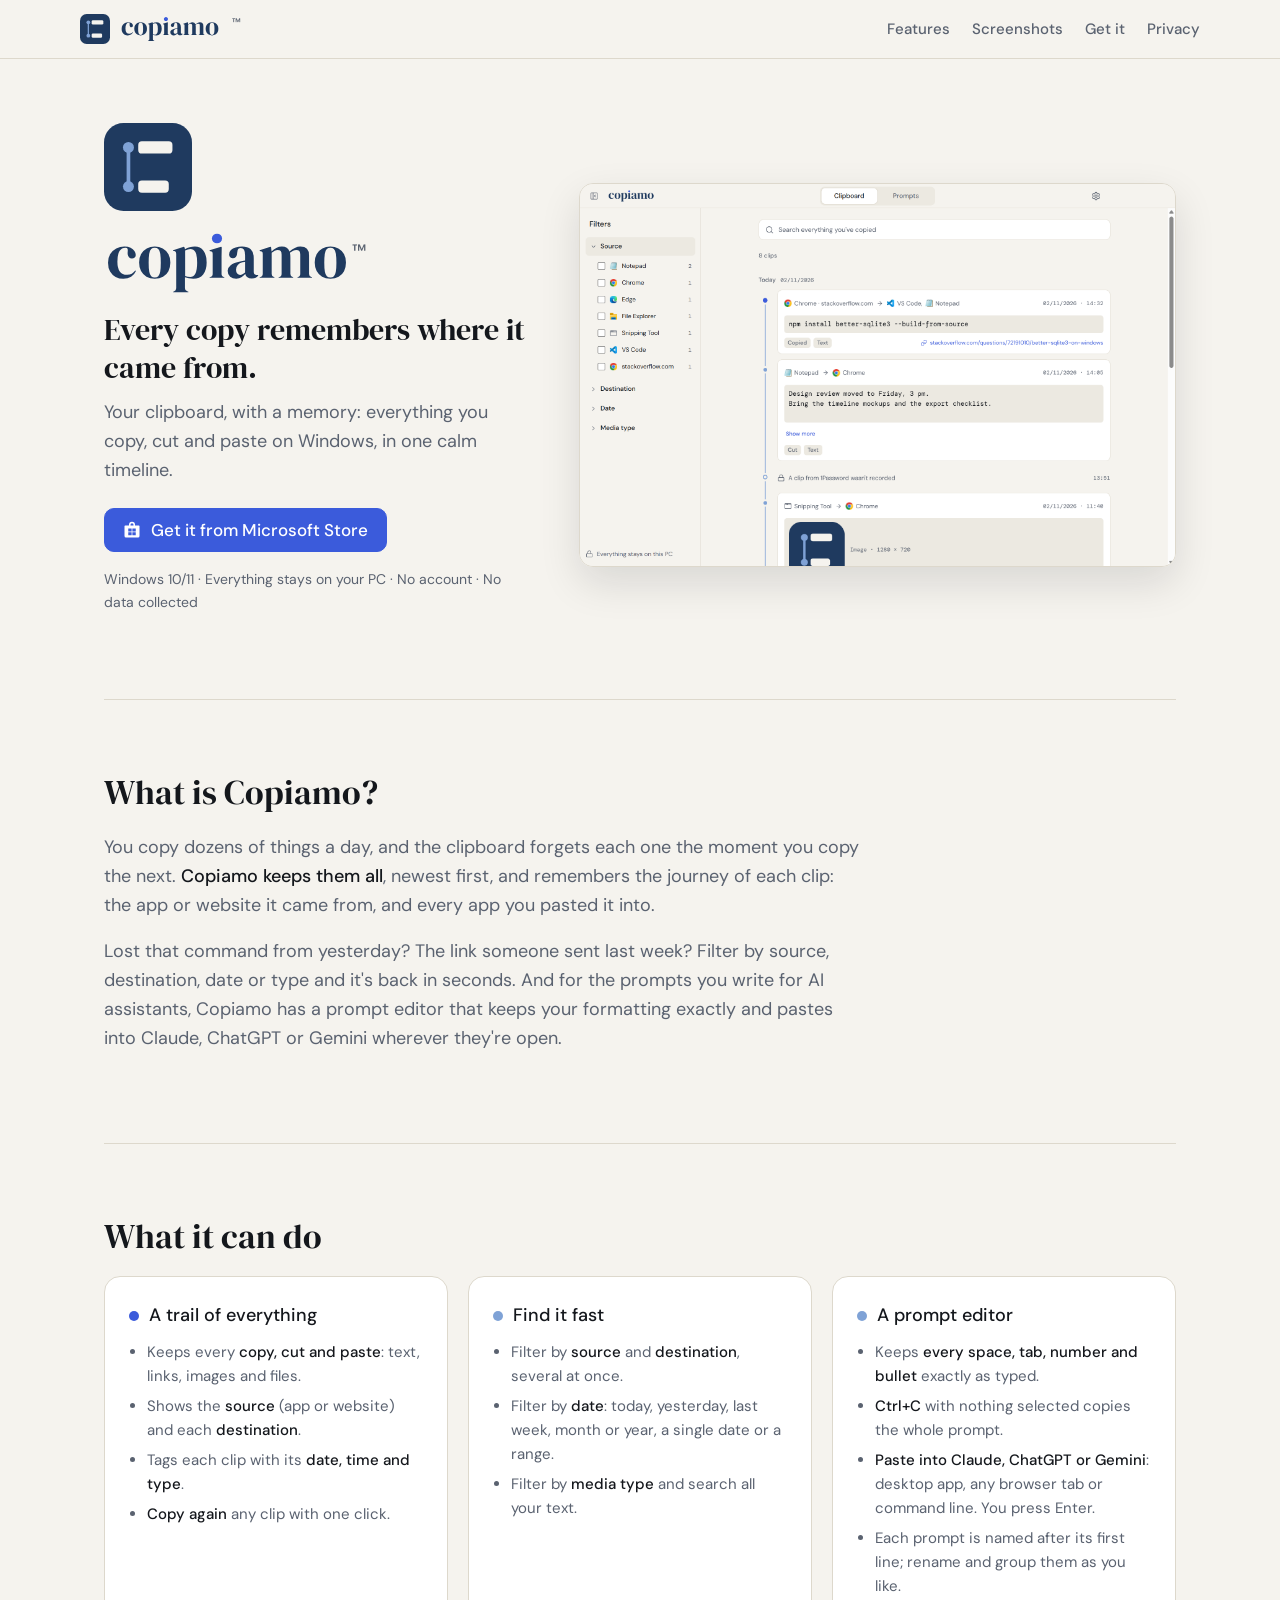
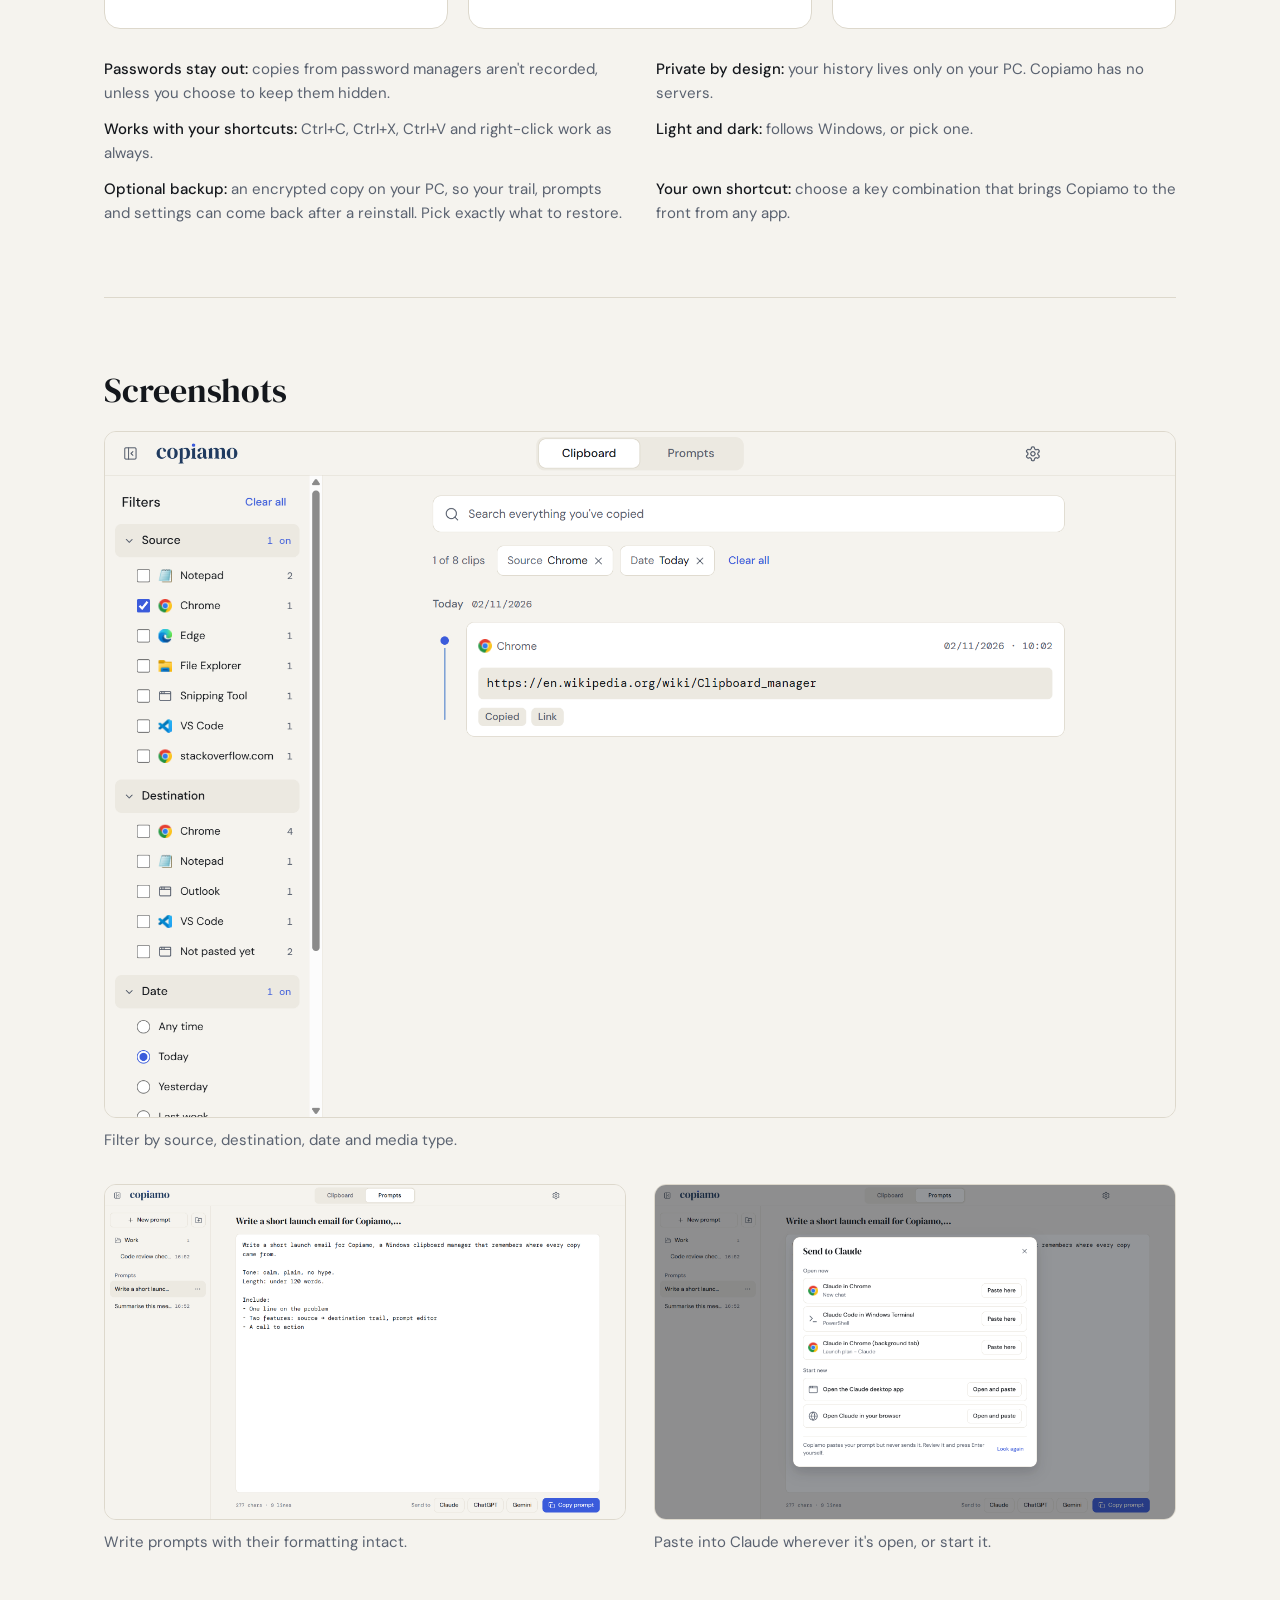
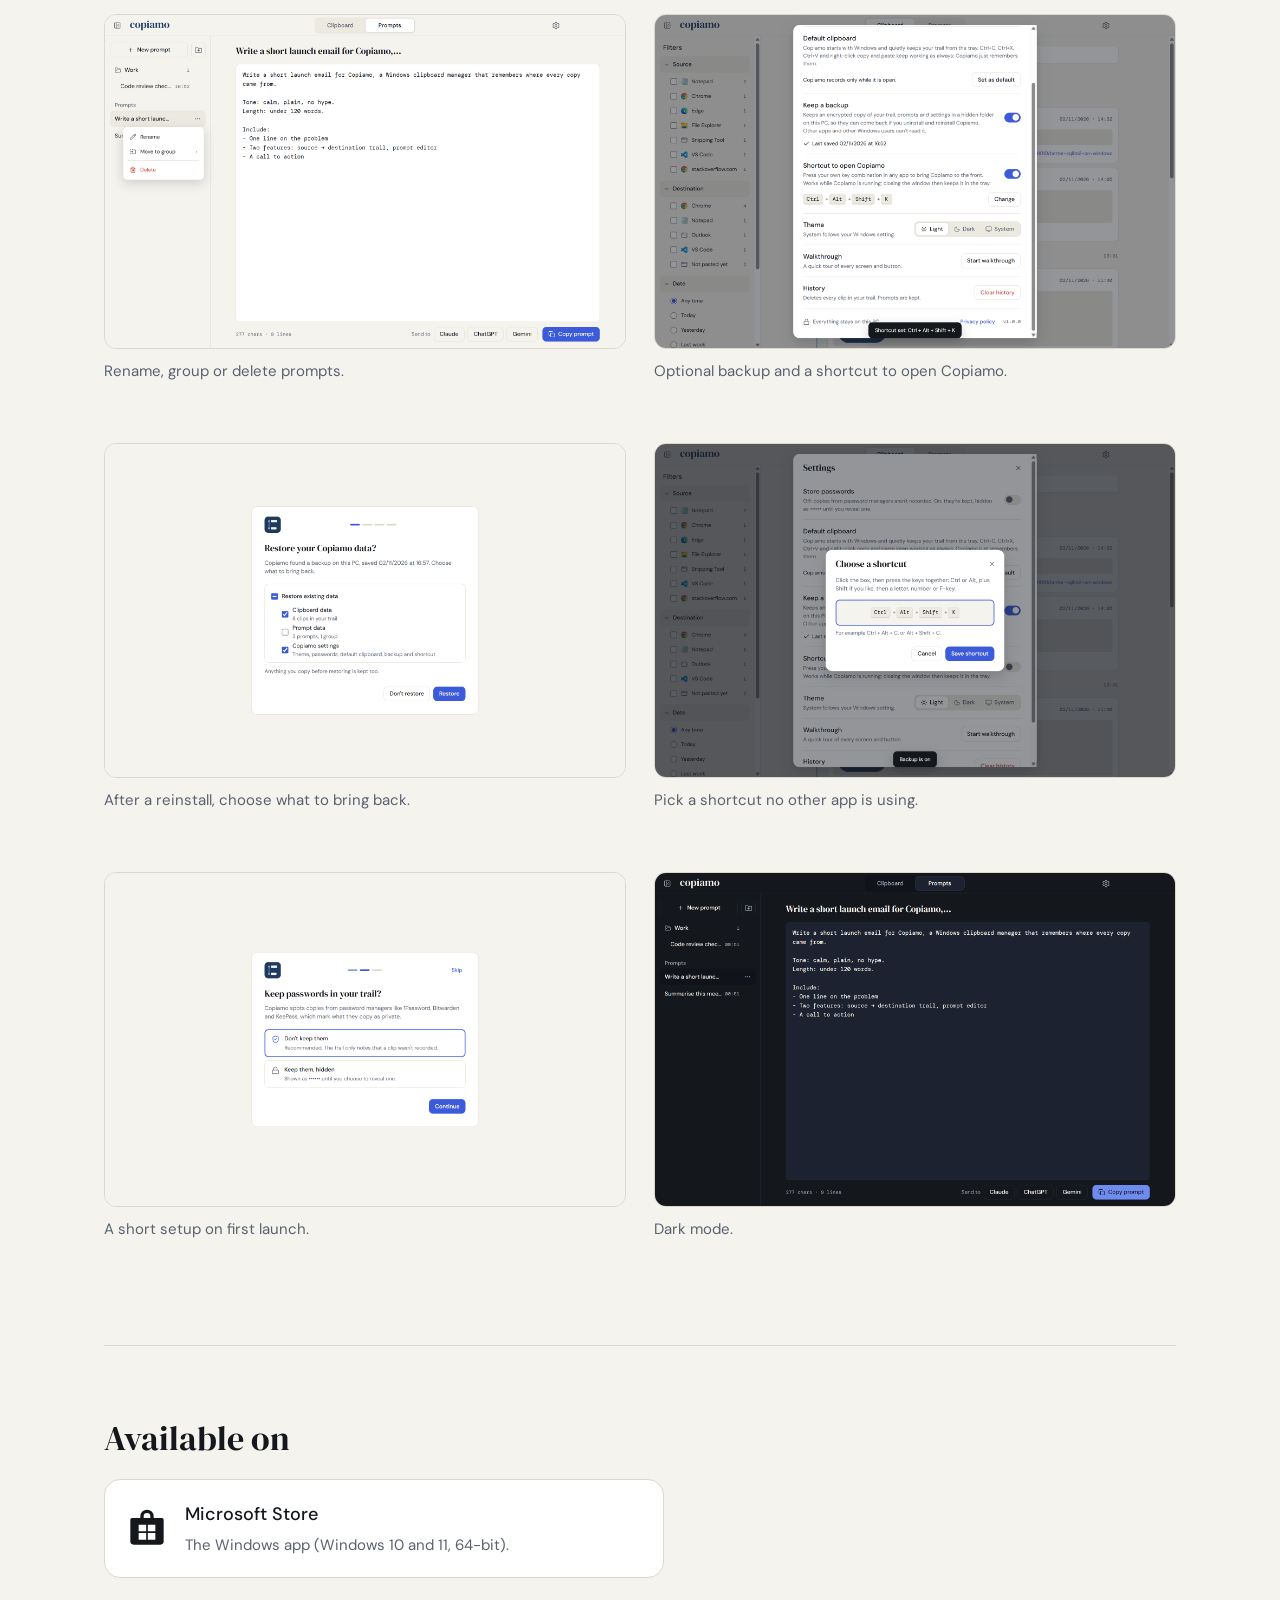
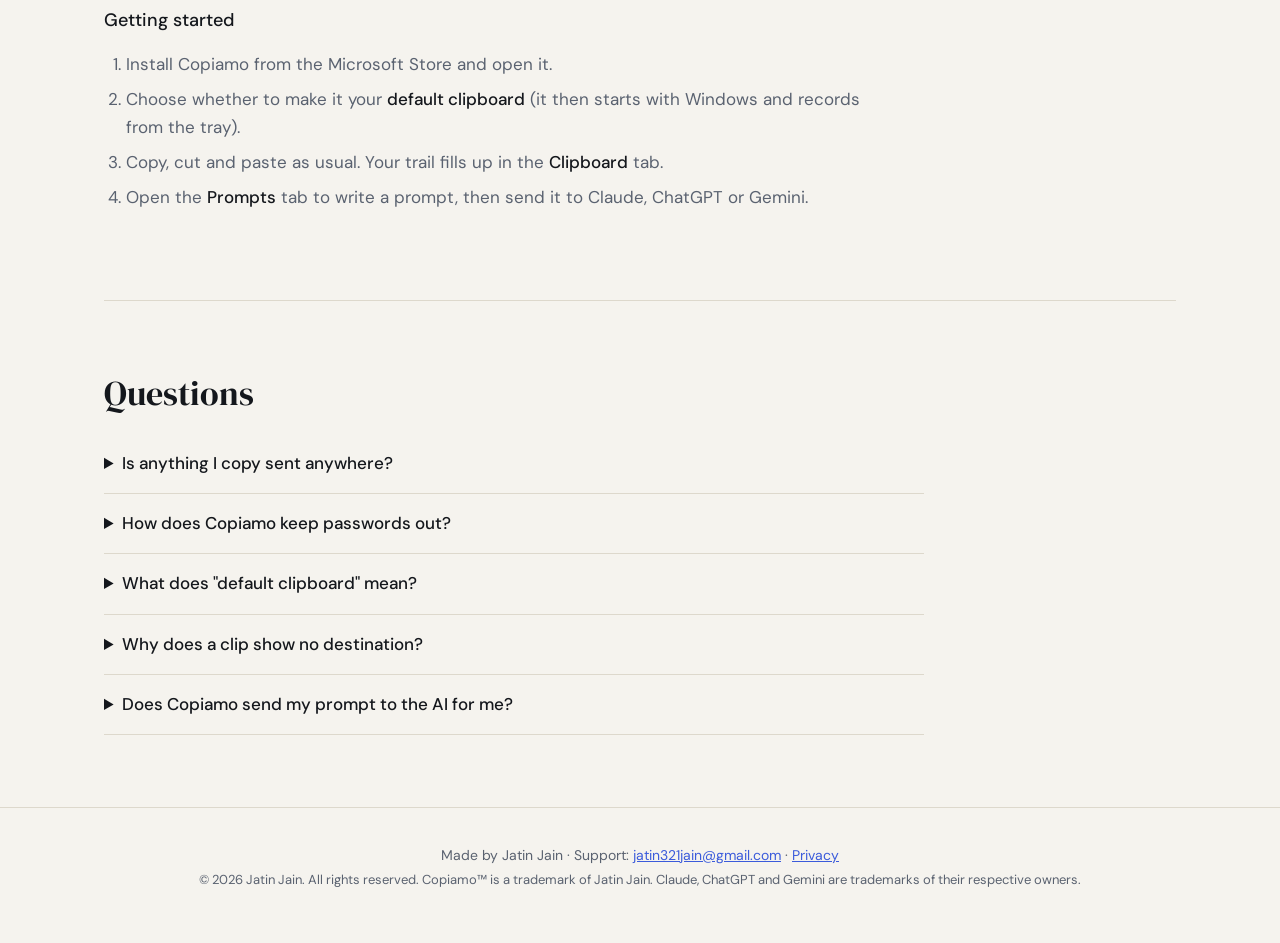
==== commit ea4af7e7: "v1.1.0: optional backup and open shortcut; privacy policy updated (2 Nov 2026) Co-Authored-By: Claud" ====
--- a/index.html
+++ b/index.html
@@ -97,6 +97,8 @@
           <li><strong>Private by design:</strong> your history lives only on your PC. Copiamo has no servers.</li>
           <li><strong>Works with your shortcuts:</strong> Ctrl+C, Ctrl+X, Ctrl+V and right-click work as always.</li>
           <li><strong>Light and dark:</strong> follows Windows, or pick one.</li>
+          <li><strong>Optional backup:</strong> an encrypted copy on your PC, so your trail, prompts and settings can come back after a reinstall. Pick exactly what to restore.</li>
+          <li><strong>Your own shortcut:</strong> choose a key combination that brings Copiamo to the front from any app.</li>
         </ul>
       </section>
 
@@ -121,8 +123,16 @@
             <figcaption>Rename, group or delete prompts.</figcaption>
           </figure>
           <figure>
-            <img src="screenshots/settings.png" alt="Settings with store passwords, default clipboard, theme, walkthrough and history" loading="lazy" />
-            <figcaption>Simple settings.</figcaption>
+            <img src="screenshots/settings-new.png" alt="Settings with backup turned on and a Ctrl + Alt + Shift + K shortcut to open Copiamo" loading="lazy" />
+            <figcaption>Optional backup and a shortcut to open Copiamo.</figcaption>
+          </figure>
+          <figure>
+            <img src="screenshots/restore-partial.png" alt="Restore screen after reinstalling: tick boxes for clipboard data, prompt data and Copiamo settings" loading="lazy" />
+            <figcaption>After a reinstall, choose what to bring back.</figcaption>
+          </figure>
+          <figure>
+            <img src="screenshots/shortcut.png" alt="Choose a shortcut dialog showing Ctrl + Alt + Shift + K" loading="lazy" />
+            <figcaption>Pick a shortcut no other app is using.</figcaption>
           </figure>
           <figure>
             <img src="screenshots/setup-2-passwords.png" alt="First-run setup screen asking whether to keep passwords" loading="lazy" />
